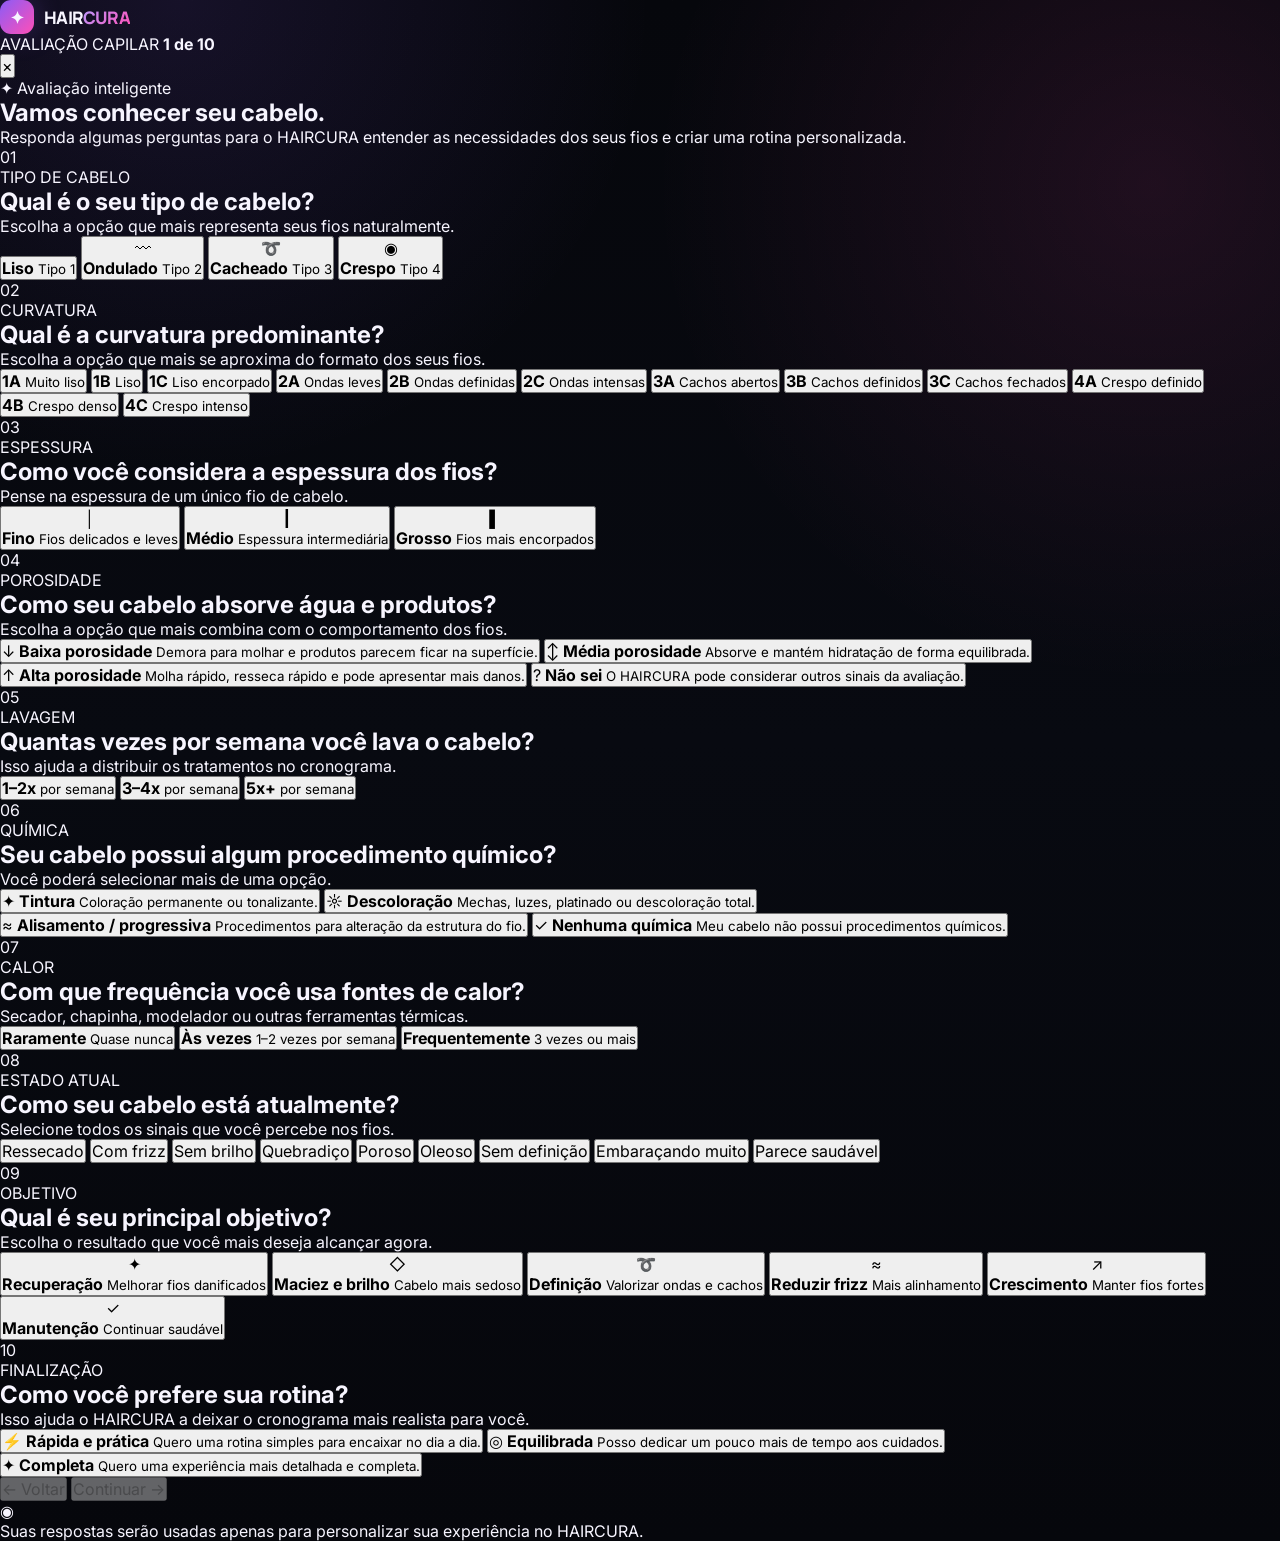
==== avaliacao.html @ 2326abc6 "Create avaliacao.html" ====
<!DOCTYPE html>
<html lang="pt-BR">
<head>
  <meta charset="UTF-8">
  <meta name="viewport" content="width=device-width, initial-scale=1.0">
  <meta name="theme-color" content="#070912">

  <title>Avaliação Capilar — HAIRCURA</title>

  <link rel="stylesheet" href="style.css">
  <link rel="stylesheet" href="avaliacao.css">
</head>

<body class="assessment-page">

  <header class="assessment-header">
    <a class="brand" href="index.html" aria-label="Voltar para o início">
      <span class="brand-mark">✦</span>
      <span>HAIR<span>CURA</span></span>
    </a>

    <div class="assessment-progress-wrap">
      <div class="assessment-progress-top">
        <span>AVALIAÇÃO CAPILAR</span>
        <strong id="progressText">1 de 10</strong>
      </div>

      <div class="assessment-progress">
        <div
          class="assessment-progress-bar"
          id="progressBar"
          style="width: 10%;"
        ></div>
      </div>
    </div>

    <button
      class="assessment-close"
      type="button"
      id="closeAssessment"
      aria-label="Fechar avaliação"
    >
      ×
    </button>
  </header>

  <main class="assessment-shell">

    <section class="assessment-intro">
      <div class="assessment-badge">
        <span>✦</span>
        Avaliação inteligente
      </div>

      <h1>Vamos conhecer seu cabelo.</h1>

      <p>
        Responda algumas perguntas para o HAIRCURA entender as necessidades
        dos seus fios e criar uma rotina personalizada.
      </p>
    </section>

    <section class="assessment-card">

      <!-- PERGUNTA 1 -->
      <div class="question-step active" data-step="1">
        <div class="question-heading">
          <span class="question-number">01</span>

          <div>
            <span class="question-label">TIPO DE CABELO</span>
            <h2>Qual é o seu tipo de cabelo?</h2>
            <p>Escolha a opção que mais representa seus fios naturalmente.</p>
          </div>
        </div>

        <div class="option-grid hair-type-grid">

          <button class="answer-card" type="button" data-value="liso">
            <div class="hair-icon hair-icon-straight">
              <span></span>
              <span></span>
              <span></span>
            </div>
            <strong>Liso</strong>
            <small>Tipo 1</small>
          </button>

          <button class="answer-card" type="button" data-value="ondulado">
            <div class="hair-symbol">〰</div>
            <strong>Ondulado</strong>
            <small>Tipo 2</small>
          </button>

          <button class="answer-card" type="button" data-value="cacheado">
            <div class="hair-symbol">➰</div>
            <strong>Cacheado</strong>
            <small>Tipo 3</small>
          </button>

          <button class="answer-card" type="button" data-value="crespo">
            <div class="hair-symbol">◉</div>
            <strong>Crespo</strong>
            <small>Tipo 4</small>
          </button>

        </div>
      </div>

      <!-- PERGUNTA 2 -->
      <div class="question-step" data-step="2">
        <div class="question-heading">
          <span class="question-number">02</span>

          <div>
            <span class="question-label">CURVATURA</span>
            <h2>Qual é a curvatura predominante?</h2>
            <p>Escolha a opção que mais se aproxima do formato dos seus fios.</p>
          </div>
        </div>

        <div class="option-grid curve-grid">
          <button class="answer-card compact" type="button" data-value="1A">
            <strong>1A</strong>
            <small>Muito liso</small>
          </button>

          <button class="answer-card compact" type="button" data-value="1B">
            <strong>1B</strong>
            <small>Liso</small>
          </button>

          <button class="answer-card compact" type="button" data-value="1C">
            <strong>1C</strong>
            <small>Liso encorpado</small>
          </button>

          <button class="answer-card compact" type="button" data-value="2A">
            <strong>2A</strong>
            <small>Ondas leves</small>
          </button>

          <button class="answer-card compact" type="button" data-value="2B">
            <strong>2B</strong>
            <small>Ondas definidas</small>
          </button>

          <button class="answer-card compact" type="button" data-value="2C">
            <strong>2C</strong>
            <small>Ondas intensas</small>
          </button>

          <button class="answer-card compact" type="button" data-value="3A">
            <strong>3A</strong>
            <small>Cachos abertos</small>
          </button>

          <button class="answer-card compact" type="button" data-value="3B">
            <strong>3B</strong>
            <small>Cachos definidos</small>
          </button>

          <button class="answer-card compact" type="button" data-value="3C">
            <strong>3C</strong>
            <small>Cachos fechados</small>
          </button>

          <button class="answer-card compact" type="button" data-value="4A">
            <strong>4A</strong>
            <small>Crespo definido</small>
          </button>

          <button class="answer-card compact" type="button" data-value="4B">
            <strong>4B</strong>
            <small>Crespo denso</small>
          </button>

          <button class="answer-card compact" type="button" data-value="4C">
            <strong>4C</strong>
            <small>Crespo intenso</small>
          </button>
        </div>
      </div>

      <!-- PERGUNTA 3 -->
      <div class="question-step" data-step="3">
        <div class="question-heading">
          <span class="question-number">03</span>

          <div>
            <span class="question-label">ESPESSURA</span>
            <h2>Como você considera a espessura dos fios?</h2>
            <p>Pense na espessura de um único fio de cabelo.</p>
          </div>
        </div>

        <div class="option-grid three-options">
          <button class="answer-card" type="button" data-value="fino">
            <div class="hair-symbol">│</div>
            <strong>Fino</strong>
            <small>Fios delicados e leves</small>
          </button>

          <button class="answer-card" type="button" data-value="medio">
            <div class="hair-symbol">┃</div>
            <strong>Médio</strong>
            <small>Espessura intermediária</small>
          </button>

          <button class="answer-card" type="button" data-value="grosso">
            <div class="hair-symbol">▌</div>
            <strong>Grosso</strong>
            <small>Fios mais encorpados</small>
          </button>
        </div>
      </div>

      <!-- PERGUNTA 4 -->
      <div class="question-step" data-step="4">
        <div class="question-heading">
          <span class="question-number">04</span>

          <div>
            <span class="question-label">POROSIDADE</span>
            <h2>Como seu cabelo absorve água e produtos?</h2>
            <p>Escolha a opção que mais combina com o comportamento dos fios.</p>
          </div>
        </div>

        <div class="option-list">
          <button class="answer-row" type="button" data-value="baixa">
            <span class="row-icon">↓</span>
            <span>
              <strong>Baixa porosidade</strong>
              <small>Demora para molhar e produtos parecem ficar na superfície.</small>
            </span>
          </button>

          <button class="answer-row" type="button" data-value="media">
            <span class="row-icon">↕</span>
            <span>
              <strong>Média porosidade</strong>
              <small>Absorve e mantém hidratação de forma equilibrada.</small>
            </span>
          </button>

          <button class="answer-row" type="button" data-value="alta">
            <span class="row-icon">↑</span>
            <span>
              <strong>Alta porosidade</strong>
              <small>Molha rápido, resseca rápido e pode apresentar mais danos.</small>
            </span>
          </button>

          <button class="answer-row" type="button" data-value="nao-sei">
            <span class="row-icon">?</span>
            <span>
              <strong>Não sei</strong>
              <small>O HAIRCURA pode considerar outros sinais da avaliação.</small>
            </span>
          </button>
        </div>
      </div>

      <!-- PERGUNTA 5 -->
      <div class="question-step" data-step="5">
        <div class="question-heading">
          <span class="question-number">05</span>

          <div>
            <span class="question-label">LAVAGEM</span>
            <h2>Quantas vezes por semana você lava o cabelo?</h2>
            <p>Isso ajuda a distribuir os tratamentos no cronograma.</p>
          </div>
        </div>

        <div class="option-grid three-options">
          <button class="answer-card" type="button" data-value="1-2">
            <strong>1–2x</strong>
            <small>por semana</small>
          </button>

          <button class="answer-card" type="button" data-value="3-4">
            <strong>3–4x</strong>
            <small>por semana</small>
          </button>

          <button class="answer-card" type="button" data-value="5+">
            <strong>5x+</strong>
            <small>por semana</small>
          </button>
        </div>
      </div>

      <!-- PERGUNTA 6 -->
      <div class="question-step" data-step="6">
        <div class="question-heading">
          <span class="question-number">06</span>

          <div>
            <span class="question-label">QUÍMICA</span>
            <h2>Seu cabelo possui algum procedimento químico?</h2>
            <p>Você poderá selecionar mais de uma opção.</p>
          </div>
        </div>

        <div class="option-list multi-select-group">
          <button class="answer-row multi" type="button" data-value="tintura">
            <span class="row-icon">✦</span>
            <span>
              <strong>Tintura</strong>
              <small>Coloração permanente ou tonalizante.</small>
            </span>
          </button>

          <button class="answer-row multi" type="button" data-value="descoloracao">
            <span class="row-icon">☼</span>
            <span>
              <strong>Descoloração</strong>
              <small>Mechas, luzes, platinado ou descoloração total.</small>
            </span>
          </button>

          <button class="answer-row multi" type="button" data-value="alisamento">
            <span class="row-icon">≈</span>
            <span>
              <strong>Alisamento / progressiva</strong>
              <small>Procedimentos para alteração da estrutura do fio.</small>
            </span>
          </button>

          <button class="answer-row multi" type="button" data-value="nenhuma">
            <span class="row-icon">✓</span>
            <span>
              <strong>Nenhuma química</strong>
              <small>Meu cabelo não possui procedimentos químicos.</small>
            </span>
          </button>
        </div>
      </div>

      <!-- PERGUNTA 7 -->
      <div class="question-step" data-step="7">
        <div class="question-heading">
          <span class="question-number">07</span>

          <div>
            <span class="question-label">CALOR</span>
            <h2>Com que frequência você usa fontes de calor?</h2>
            <p>Secador, chapinha, modelador ou outras ferramentas térmicas.</p>
          </div>
        </div>

        <div class="option-grid three-options">
          <button class="answer-card" type="button" data-value="raramente">
            <strong>Raramente</strong>
            <small>Quase nunca</small>
          </button>

          <button class="answer-card" type="button" data-value="as-vezes">
            <strong>Às vezes</strong>
            <small>1–2 vezes por semana</small>
          </button>

          <button class="answer-card" type="button" data-value="frequente">
            <strong>Frequentemente</strong>
            <small>3 vezes ou mais</small>
          </button>
        </div>
      </div>

      <!-- PERGUNTA 8 -->
      <div class="question-step" data-step="8">
        <div class="question-heading">
          <span class="question-number">08</span>

          <div>
            <span class="question-label">ESTADO ATUAL</span>
            <h2>Como seu cabelo está atualmente?</h2>
            <p>Selecione todos os sinais que você percebe nos fios.</p>
          </div>
        </div>

        <div class="chips-grid multi-select-group">
          <button class="answer-chip multi" type="button" data-value="ressecado">Ressecado</button>
          <button class="answer-chip multi" type="button" data-value="frizz">Com frizz</button>
          <button class="answer-chip multi" type="button" data-value="opaco">Sem brilho</button>
          <button class="answer-chip multi" type="button" data-value="quebradico">Quebradiço</button>
          <button class="answer-chip multi" type="button" data-value="poroso">Poroso</button>
          <button class="answer-chip multi" type="button" data-value="oleoso">Oleoso</button>
          <button class="answer-chip multi" type="button" data-value="sem-definicao">Sem definição</button>
          <button class="answer-chip multi" type="button" data-value="embaraçando">Embaraçando muito</button>
          <button class="answer-chip multi" type="button" data-value="saudavel">Parece saudável</button>
        </div>
      </div>

      <!-- PERGUNTA 9 -->
      <div class="question-step" data-step="9">
        <div class="question-heading">
          <span class="question-number">09</span>

          <div>
            <span class="question-label">OBJETIVO</span>
            <h2>Qual é seu principal objetivo?</h2>
            <p>Escolha o resultado que você mais deseja alcançar agora.</p>
          </div>
        </div>

        <div class="option-grid three-options">
          <button class="answer-card" type="button" data-value="recuperacao">
            <div class="hair-symbol">✦</div>
            <strong>Recuperação</strong>
            <small>Melhorar fios danificados</small>
          </button>

          <button class="answer-card" type="button" data-value="maciez-brilho">
            <div class="hair-symbol">◇</div>
            <strong>Maciez e brilho</strong>
            <small>Cabelo mais sedoso</small>
          </button>

          <button class="answer-card" type="button" data-value="definicao">
            <div class="hair-symbol">➰</div>
            <strong>Definição</strong>
            <small>Valorizar ondas e cachos</small>
          </button>

          <button class="answer-card" type="button" data-value="frizz">
            <div class="hair-symbol">≈</div>
            <strong>Reduzir frizz</strong>
            <small>Mais alinhamento</small>
          </button>

          <button class="answer-card" type="button" data-value="crescimento">
            <div class="hair-symbol">↗</div>
            <strong>Crescimento</strong>
            <small>Manter fios fortes</small>
          </button>

          <button class="answer-card" type="button" data-value="manutencao">
            <div class="hair-symbol">✓</div>
            <strong>Manutenção</strong>
            <small>Continuar saudável</small>
          </button>
        </div>
      </div>

      <!-- PERGUNTA 10 -->
      <div class="question-step" data-step="10">
        <div class="question-heading">
          <span class="question-number">10</span>

          <div>
            <span class="question-label">FINALIZAÇÃO</span>
            <h2>Como você prefere sua rotina?</h2>
            <p>Isso ajuda o HAIRCURA a deixar o cronograma mais realista para você.</p>
          </div>
        </div>

        <div class="option-list">
          <button class="answer-row" type="button" data-value="rapida">
            <span class="row-icon">⚡</span>
            <span>
              <strong>Rápida e prática</strong>
              <small>Quero uma rotina simples para encaixar no dia a dia.</small>
            </span>
          </button>

          <button class="answer-row" type="button" data-value="equilibrada">
            <span class="row-icon">◎</span>
            <span>
              <strong>Equilibrada</strong>
              <small>Posso dedicar um pouco mais de tempo aos cuidados.</small>
            </span>
          </button>

          <button class="answer-row" type="button" data-value="completa">
            <span class="row-icon">✦</span>
            <span>
              <strong>Completa</strong>
              <small>Quero uma experiência mais detalhada e completa.</small>
            </span>
          </button>
        </div>
      </div>

      <!-- NAVEGAÇÃO -->
      <div class="assessment-actions">
        <button
          class="assessment-back"
          type="button"
          id="backButton"
          disabled
        >
          ← Voltar
        </button>

        <button
          class="assessment-next"
          type="button"
          id="nextButton"
          disabled
        >
          Continuar →
        </button>
      </div>

    </section>

    <div class="assessment-security">
      <span>◉</span>
      <p>
        Suas respostas serão usadas apenas para personalizar sua experiência no HAIRCURA.
      </p>
    </div>

  </main>

  <script src="avaliacao.js"></script>
</body>
</html>
---- style.css ----
/* =========================================================
   HAIRCURA — style.css V2
   Responsivo para celular e computador
   Substitua TODO o conteúdo do style.css atual por este.
   ========================================================= */

@import url('https://fonts.googleapis.com/css2?family=Inter:wght@400;500;600;700;800&family=Manrope:wght@500;600;700;800&display=swap');

:root {
  --bg: #06070c;
  --bg-2: #0a0c13;
  --surface: rgba(255, 255, 255, 0.055);
  --surface-strong: rgba(255, 255, 255, 0.085);
  --border: rgba(255, 255, 255, 0.09);

  --text: #f7f5ff;
  --text-soft: #b8b4c8;
  --text-muted: #7f7a92;

  --purple: #8b5cf6;
  --purple-2: #6f43f5;
  --pink: #ff4fb8;
  --pink-2: #d84cff;
  --cyan: #66ddff;
  --success: #59dda0;

  --container: 1200px;
  --radius: 22px;
  --radius-lg: 30px;

  --shadow: 0 24px 70px rgba(0, 0, 0, .42);
}

* {
  margin: 0;
  padding: 0;
  box-sizing: border-box;
}

html {
  scroll-behavior: smooth;
  scroll-padding-top: 110px;
}

body {
  min-height: 100vh;
  font-family: 'Inter', sans-serif;
  color: var(--text);
  background:
    radial-gradient(circle at 14% 0%, rgba(139, 92, 246, .12), transparent 25%),
    radial-gradient(circle at 90% 12%, rgba(255, 79, 184, .10), transparent 28%),
    linear-gradient(180deg, #06070c 0%, #080a11 48%, #06070c 100%);
  overflow-x: hidden;
}

body::before {
  content: "";
  position: fixed;
  inset: 0;
  pointer-events: none;
  opacity: .035;
  background-image:
    linear-gradient(rgba(255,255,255,.25) 1px, transparent 1px),
    linear-gradient(90deg, rgba(255,255,255,.25) 1px, transparent 1px);
  background-size: 48px 48px;
  mask-image: linear-gradient(to bottom, rgba(0,0,0,.7), transparent 88%);
}

a {
  color: inherit;
  text-decoration: none;
}

button {
  font: inherit;
}

button,
a {
  -webkit-tap-highlight-color: transparent;
}

main {
  display: block;
}

/* =========================================================
   HEADER
   ========================================================= */

.topbar {
  width: min(calc(100% - 32px), var(--container));
  min-height: 74px;
  margin: 16px auto 0;
  padding: 0 18px;

  display: flex;
  align-items: center;
  justify-content: space-between;
  gap: 18px;

  position: sticky;
  top: 12px;
  z-index: 1000;

  background: rgba(8, 9, 16, .86);
  border: 1px solid rgba(255,255,255,.08);
  border-radius: 20px;

  backdrop-filter: blur(18px);
  -webkit-backdrop-filter: blur(18px);

  box-shadow:
    0 16px 40px rgba(0,0,0,.25),
    inset 0 1px 0 rgba(255,255,255,.02);
}

.brand {
  display: inline-flex;
  align-items: center;
  gap: 10px;
  flex: 0 0 auto;

  font-family: 'Manrope', sans-serif;
  font-size: 1.08rem;
  font-weight: 800;
  letter-spacing: -0.035em;
}

.brand-mark {
  width: 34px;
  height: 34px;
  display: grid;
  place-items: center;

  border-radius: 11px;
  background: linear-gradient(135deg, var(--purple), var(--pink));
  box-shadow: 0 0 28px rgba(139, 92, 246, .3);
}

.brand > span:last-child > span {
  background: linear-gradient(135deg, #b99cff, var(--pink));
  -webkit-background-clip: text;
  background-clip: text;
  color: transparent;
}

.desktop-nav {
  display: flex;
  align-items: center;
  justify-content: center;
  gap: clamp(18px, 2.4vw, 34px);
}

.desktop-nav a {
  color: var(--text-soft);
  font-size: .9rem;
  font-weight: 600;
  position: relative;
  transition: color .2s ease;
}

.desktop-nav a:hover {
  color: var(--text);
}

.desktop-nav a::after {
  content: "";
  position: absolute;
  left: 0;
  bottom: -8px;
  width: 0;
  height: 2px;
  border-radius: 99px;
  background: linear-gradient(90deg, var(--purple), var(--pink));
  transition: width .2s ease;
}

.desktop-nav a:hover::after {
  width: 100%;
}

.top-actions {
  display: flex;
  align-items: center;
  gap: 10px;
  flex: 0 0 auto;
}

.menu-button {
  display: none;
  width: 44px;
  height: 44px;
  border: 1px solid var(--border);
  border-radius: 13px;
  background: rgba(255,255,255,.045);
  color: white;
  cursor: pointer;
}

/* =========================================================
   BUTTONS
   ========================================================= */

.btn {
  min-height: 44px;
  padding: 0 18px;
  display: inline-flex;
  align-items: center;
  justify-content: center;
  gap: 8px;

  border: 1px solid transparent;
  border-radius: 13px;

  font-weight: 800;
  cursor: pointer;

  transition:
    transform .2s ease,
    border-color .2s ease,
    background .2s ease,
    box-shadow .2s ease;
}

.btn:hover {
  transform: translateY(-2px);
}

.btn-primary {
  color: white;
  background: linear-gradient(135deg, var(--purple), var(--pink));
  box-shadow: 0 12px 28px rgba(139, 92, 246, .22);
}

.btn-primary:hover {
  box-shadow:
    0 16px 34px rgba(139, 92, 246, .3),
    0 0 24px rgba(255, 79, 184, .12);
}

.btn-secondary,
.btn-ghost {
  color: var(--text);
  background: rgba(255,255,255,.045);
  border-color: rgba(255,255,255,.09);
}

.btn-secondary:hover,
.btn-ghost:hover {
  background: rgba(255,255,255,.075);
  border-color: rgba(255,255,255,.14);
}

.btn-large {
  min-height: 54px;
  padding: 0 24px;
  border-radius: 16px;
  font-size: .96rem;
}

/* =========================================================
   HERO
   ========================================================= */

.hero {
  width: min(calc(100% - 32px), var(--container));
  min-height: calc(100vh - 110px);
  margin: 0 auto;
  padding: 92px 18px 80px;

  display: grid;
  grid-template-columns: minmax(0, 1.08fr) minmax(380px, .92fr);
  align-items: center;
  gap: clamp(38px, 6vw, 78px);

  position: relative;
}

.hero-content {
  position: relative;
  z-index: 3;
  padding-top: 6px;
}

.hero-glow {
  position: absolute;
  border-radius: 50%;
  filter: blur(90px);
  pointer-events: none;
  opacity: .22;
}

.hero-glow-one {
  width: 330px;
  height: 330px;
  top: 120px;
  left: -180px;
  background: var(--purple);
}

.hero-glow-two {
  width: 380px;
  height: 380px;
  right: -200px;
  top: 130px;
  background: var(--pink);
}

.eyebrow {
  width: fit-content;
  display: inline-flex;
  align-items: center;
  gap: 8px;

  padding: 9px 13px;
  border: 1px solid rgba(139,92,246,.23);
  border-radius: 999px;

  background: rgba(139,92,246,.08);
  color: #c7b5ff;

  font-size: .74rem;
  font-weight: 800;
  letter-spacing: .1em;
  text-transform: uppercase;
}

.hero h1 {
  max-width: 720px;
  margin-top: 22px;

  font-family: 'Manrope', sans-serif;
  font-size: clamp(3.8rem, 5.8vw, 6.3rem);
  line-height: .94;
  letter-spacing: -.067em;
  font-weight: 800;
}

.hero h1 strong {
  display: block;
  margin: .03em 0;

  background: linear-gradient(
    100deg,
    #c2a8ff 0%,
    #8b5cf6 34%,
    #cf4ff0 60%,
    #ff4fb8 85%,
    #ff8acb 100%
  );

  -webkit-background-clip: text;
  background-clip: text;
  color: transparent;
}

.hero-description {
  max-width: 620px;
  margin-top: 25px;

  color: var(--text-soft);
  font-size: 1.02rem;
  line-height: 1.75;
}

.hero-actions {
  display: flex;
  flex-wrap: wrap;
  gap: 13px;
  margin-top: 31px;
}

.hero-benefits {
  display: flex;
  flex-wrap: wrap;
  gap: 14px 22px;

  margin-top: 26px;
  color: var(--text-muted);
  font-size: .82rem;
}

.hero-benefits div {
  display: flex;
  align-items: center;
  gap: 8px;
}

.hero-benefits span {
  width: 22px;
  height: 22px;
  display: grid;
  place-items: center;

  border-radius: 50%;
  background: rgba(139,92,246,.12);
  color: #d6ccff;
}

.hero-visual {
  min-height: 520px;
  display: grid;
  place-items: center;

  position: relative;
  z-index: 2;
}

.hero-visual::before {
  content: "";
  position: absolute;
  width: 430px;
  height: 430px;
  border-radius: 50%;

  background:
    radial-gradient(circle at 50% 50%, rgba(255,255,255,.07), transparent 25%),
    conic-gradient(
      from 30deg,
      rgba(139,92,246,.02),
      rgba(139,92,246,.58),
      rgba(255,79,184,.44),
      rgba(102,221,255,.12),
      rgba(139,92,246,.02)
    );

  opacity: .7;
  animation: rotateOrb 18s linear infinite;
}

.hero-visual::after {
  content: "";
  position: absolute;
  width: 350px;
  height: 350px;

  border-radius: 50%;
  border: 1px solid rgba(255,255,255,.08);

  box-shadow:
    inset 0 0 44px rgba(139,92,246,.1),
    0 0 80px rgba(139,92,246,.08);
}

.hair-orbit {
  position: absolute;
  width: 500px;
  height: 300px;

  border: 1px solid rgba(255,255,255,.065);
  border-radius: 50%;
}

.orbit-one {
  transform: rotate(24deg);
}

.orbit-two {
  transform: rotate(-24deg);
}

.hero-card {
  width: min(330px, 86vw);
  padding: 27px;

  position: relative;
  z-index: 4;

  border-radius: 28px;
  border: 1px solid rgba(255,255,255,.1);

  background:
    linear-gradient(180deg, rgba(255,255,255,.075), rgba(255,255,255,.035)),
    rgba(8,9,17,.8);

  backdrop-filter: blur(18px);
  -webkit-backdrop-filter: blur(18px);

  box-shadow:
    0 30px 75px rgba(0,0,0,.46),
    0 0 50px rgba(139,92,246,.10);

  text-align: center;
}

.mini-label {
  color: #c6b6ff;
  font-size: .72rem;
  font-weight: 800;
  letter-spacing: .11em;
}

.score-ring {
  width: 165px;
  height: 165px;
  margin: 22px auto;

  display: grid;
  place-content: center;

  border-radius: 50%;

  background:
    radial-gradient(circle at center, #0c0d17 62%, transparent 64%),
    conic-gradient(
      var(--pink) 0deg,
      var(--purple) 280deg,
      rgba(255,255,255,.08) 280deg
    );

  box-shadow: 0 0 42px rgba(139,92,246,.16);
}

.score-ring strong {
  font-size: 2.2rem;
  line-height: 1;
}

.score-ring small {
  margin-top: 6px;
  color: var(--text-muted);
}

.mini-status {
  display: flex;
  align-items: center;
  gap: 12px;

  padding: 14px;
  border-radius: 16px;

  background: rgba(255,255,255,.045);
  border: 1px solid rgba(255,255,255,.07);

  text-align: left;
}

.mini-status > span {
  width: 42px;
  height: 42px;
  display: grid;
  place-items: center;

  border-radius: 13px;
  background: rgba(102,221,255,.09);
}

.mini-status div {
  display: flex;
  flex-direction: column;
  gap: 3px;
}

.mini-status strong {
  font-size: .88rem;
}

.mini-status small {
  color: var(--text-muted);
}

@keyframes rotateOrb {
  to {
    transform: rotate(360deg);
  }
}

/* =========================================================
   SEÇÕES
   ========================================================= */

.section {
  width: min(calc(100% - 32px), var(--container));
  margin: 0 auto;
  padding: 105px 18px;
}

.section-heading {
  max-width: 700px;
  margin: 0 auto 46px;
  text-align: center;
}

.section-heading .eyebrow {
  margin-inline: auto;
}

.section-heading h2,
.preview-copy h2,
.final-cta h2 {
  margin-top: 18px;

  font-family: 'Manrope', sans-serif;
  font-size: clamp(2.25rem, 4.8vw, 4.2rem);
  line-height: 1.02;
  letter-spacing: -.055em;
}

.section-heading p {
  max-width: 620px;
  margin: 16px auto 0;

  color: var(--text-soft);
  line-height: 1.75;
}

/* =========================================================
   PASSOS
   ========================================================= */

.steps-grid {
  display: grid;
  grid-template-columns: repeat(4, 1fr);
  gap: 16px;
}

.step-card,
.feature-card {
  min-height: 245px;
  padding: 25px;

  position: relative;
  overflow: hidden;

  border-radius: var(--radius);
  border: 1px solid var(--border);

  background:
    linear-gradient(180deg, rgba(255,255,255,.045), rgba(255,255,255,.018));

  box-shadow: 0 10px 30px rgba(0,0,0,.14);

  transition:
    transform .25s ease,
    border-color .25s ease,
    box-shadow .25s ease;
}

.step-card:hover,
.feature-card:hover {
  transform: translateY(-6px);
  border-color: rgba(139,92,246,.3);
  box-shadow: 0 20px 45px rgba(0,0,0,.24);
}

.step-card::before,
.feature-card::before {
  content: "";
  position: absolute;
  width: 170px;
  height: 170px;

  right: -90px;
  top: -90px;

  border-radius: 50%;
  background: rgba(139,92,246,.1);
  filter: blur(8px);
}

.step-number {
  position: absolute;
  top: 18px;
  right: 20px;

  color: rgba(255,255,255,.18);
  font-size: .8rem;
  font-weight: 800;
}

.step-icon,
.feature-icon {
  width: 54px;
  height: 54px;
  margin-bottom: 25px;

  display: grid;
  place-items: center;

  border-radius: 17px;
  border: 1px solid rgba(139,92,246,.18);

  background: linear-gradient(
    135deg,
    rgba(139,92,246,.18),
    rgba(255,79,184,.11)
  );

  color: #d8ccff;
  font-size: 1.22rem;
}

.step-card h3,
.feature-card h3 {
  margin-bottom: 10px;
  font-family: 'Manrope', sans-serif;
  font-size: 1.03rem;
}

.step-card p,
.feature-card p {
  color: var(--text-muted);
  font-size: .89rem;
  line-height: 1.65;
}

/* =========================================================
   RECURSOS
   ========================================================= */

.features-section {
  padding-top: 85px;
}

.features-grid {
  display: grid;
  grid-template-columns: repeat(3, 1fr);
  gap: 16px;
}

.feature-card {
  min-height: 215px;
}

.feature-large {
  grid-column: span 2;

  background:
    radial-gradient(circle at 90% 10%, rgba(255,79,184,.12), transparent 30%),
    radial-gradient(circle at 10% 90%, rgba(139,92,246,.13), transparent 36%),
    linear-gradient(180deg, rgba(255,255,255,.055), rgba(255,255,255,.02));
}

/* =========================================================
   PRÉVIA DO APP
   ========================================================= */

.preview-section {
  min-height: 750px;

  display: grid;
  grid-template-columns: 1fr .8fr;
  align-items: center;
  gap: 70px;
}

.preview-copy p {
  max-width: 560px;
  margin-top: 20px;

  color: var(--text-soft);
  line-height: 1.8;
}

.check-list {
  width: fit-content;
  margin-top: 28px;

  display: grid;
  gap: 13px;

  list-style: none;
}

.check-list li {
  display: flex;
  align-items: center;
  gap: 11px;

  color: var(--text-soft);
}

.check-list span {
  width: 26px;
  height: 26px;

  display: grid;
  place-items: center;

  border-radius: 50%;
  background: rgba(89,221,160,.09);
  border: 1px solid rgba(89,221,160,.16);

  color: var(--success);
  font-size: .8rem;
}

.phone-preview {
  width: min(360px, 100%);
  min-height: 675px;
  margin-inline: auto;
  padding: 22px 20px 24px;

  position: relative;

  border-radius: 42px;
  border: 1px solid rgba(255,255,255,.12);

  background:
    radial-gradient(circle at 20% 0%, rgba(139,92,246,.13), transparent 22%),
    linear-gradient(180deg, #11131e 0%, #090a11 100%);

  box-shadow:
    0 35px 80px rgba(0,0,0,.45),
    0 0 60px rgba(139,92,246,.09);
}

.phone-preview::before {
  content: "";
  position: absolute;
  inset: 7px;

  border-radius: 36px;
  border: 1px solid rgba(255,255,255,.04);

  pointer-events: none;
}

.phone-speaker {
  width: 90px;
  height: 6px;
  margin: 0 auto 22px;

  border-radius: 999px;
  background: rgba(255,255,255,.1);
}

.phone-header {
  display: flex;
  align-items: center;
  justify-content: space-between;

  margin-bottom: 30px;

  font-weight: 800;
  letter-spacing: -.03em;
}

.phone-header > span:first-child {
  background: linear-gradient(135deg, #ddd2ff, var(--pink));
  -webkit-background-clip: text;
  background-clip: text;
  color: transparent;
}

.phone-greeting {
  font-size: 1.35rem;
  font-weight: 800;
}

.phone-preview > small {
  display: block;
  margin-top: 5px;
  color: var(--text-muted);
}

.phone-score {
  margin: 20px 0 16px;
  padding: 18px;

  display: flex;
  align-items: baseline;
  justify-content: space-between;

  border-radius: 18px;
  border: 1px solid rgba(255,255,255,.07);

  background: rgba(255,255,255,.04);
}

.phone-score strong {
  font-size: 2rem;
}

.phone-score span {
  color: var(--text-muted);
  font-size: .82rem;
}

.today-card {
  padding: 22px;

  border-radius: 24px;
  border: 1px solid rgba(139,92,246,.22);

  background:
    radial-gradient(circle at 85% 15%, rgba(102,221,255,.12), transparent 30%),
    linear-gradient(135deg, rgba(139,92,246,.15), rgba(255,79,184,.08));

  text-align: center;
}

.today-label {
  color: #c8b7ff;
  font-size: .68rem;
  font-weight: 800;
  letter-spacing: .12em;
}

.drop {
  width: 66px;
  height: 66px;
  margin: 17px auto 12px;

  display: grid;
  place-items: center;

  border-radius: 50%;
  background: rgba(102,221,255,.1);

  font-size: 1.8rem;
}

.today-card h3 {
  font-size: 1.35rem;
  letter-spacing: .06em;
}

.today-card p {
  max-width: 240px;
  margin: 9px auto 17px;

  color: var(--text-soft);
  font-size: .85rem;
  line-height: 1.55;
}

.today-card button {
  width: 100%;
  min-height: 46px;

  border: 0;
  border-radius: 14px;

  color: white;
  background: linear-gradient(135deg, var(--purple), var(--pink));

  font-weight: 800;
  cursor: pointer;
}

.next-care {
  margin-top: 16px;
  padding: 18px;

  display: grid;
  grid-template-columns: 1fr auto;
  gap: 4px 10px;

  border-radius: 18px;
  border: 1px solid rgba(255,255,255,.07);
  background: rgba(255,255,255,.035);
}

.next-care small {
  grid-column: 1 / -1;

  color: var(--text-muted);
  font-size: .65rem;
  letter-spacing: .1em;
}

.next-care strong {
  font-size: .98rem;
}

.next-care span {
  color: var(--text-muted);
  font-size: .8rem;
}

/* =========================================================
   CTA
   ========================================================= */

.final-cta {
  width: min(calc(100% - 32px), var(--container));
  margin: 35px auto 80px;
  padding: 78px 28px;

  position: relative;
  overflow: hidden;

  border-radius: var(--radius-lg);
  border: 1px solid rgba(139,92,246,.17);

  background:
    radial-gradient(circle at 18% 20%, rgba(139,92,246,.16), transparent 30%),
    radial-gradient(circle at 83% 78%, rgba(255,79,184,.13), transparent 30%),
    linear-gradient(180deg, rgba(255,255,255,.04), rgba(255,255,255,.015));

  box-shadow: var(--shadow);
  text-align: center;
}

.final-cta::before {
  content: "";
  position: absolute;

  width: 480px;
  height: 200px;

  left: 50%;
  top: -145px;
  transform: translateX(-50%);

  border-radius: 50%;

  background: var(--purple);
  filter: blur(90px);
  opacity: .2;
}

.final-cta > * {
  position: relative;
  z-index: 2;
}

.final-cta .eyebrow {
  margin-inline: auto;
}

.final-cta h2 {
  max-width: 760px;
  margin-inline: auto;
}

.final-cta p {
  max-width: 620px;
  margin: 18px auto 28px;

  color: var(--text-soft);
  line-height: 1.7;
}

/* =========================================================
   FOOTER
   ========================================================= */

.footer {
  width: min(calc(100% - 32px), var(--container));
  margin: 0 auto;
  padding: 34px 18px 45px;

  display: grid;
  grid-template-columns: 1fr auto auto;
  align-items: center;
  gap: 28px;

  border-top: 1px solid rgba(255,255,255,.065);

  color: var(--text-muted);
}

.footer-brand {
  color: var(--text);
}

.footer p,
.footer small {
  font-size: .82rem;
}

/* =========================================================
   TABLET
   ========================================================= */

@media (max-width: 980px) {
  html {
    scroll-padding-top: 95px;
  }

  .desktop-nav,
  .top-actions {
    display: none;
  }

  .menu-button {
    display: grid;
    place-items: center;
  }

  .hero {
    min-height: auto;
    grid-template-columns: 1fr;
    gap: 26px;

    padding-top: 74px;
    padding-bottom: 65px;
  }

  .hero-content {
    text-align: center;
  }

  .hero-content .eyebrow,
  .hero-description {
    margin-inline: auto;
  }

  .hero-actions,
  .hero-benefits {
    justify-content: center;
  }

  .hero h1 {
    max-width: 850px;
    margin-inline: auto;
    font-size: clamp(3.5rem, 9vw, 5.4rem);
  }

  .hero-visual {
    min-height: 480px;
  }

  .steps-grid,
  .features-grid {
    grid-template-columns: repeat(2, 1fr);
  }

  .preview-section {
    min-height: auto;
    grid-template-columns: 1fr;
    gap: 48px;
  }

  .preview-copy {
    text-align: center;
  }

  .preview-copy .eyebrow,
  .preview-copy p,
  .check-list {
    margin-inline: auto;
  }

  .check-list {
    text-align: left;
  }

  .footer {
    grid-template-columns: 1fr;
    justify-items: center;
    text-align: center;
  }
}

/* =========================================================
   CELULAR
   ========================================================= */

@media (max-width: 640px) {
  :root {
    --radius: 18px;
  }

  html {
    scroll-padding-top: 88px;
  }

  body {
    background:
      radial-gradient(circle at 50% -5%, rgba(139,92,246,.16), transparent 25%),
      radial-gradient(circle at 100% 12%, rgba(255,79,184,.09), transparent 24%),
      linear-gradient(180deg, #06070c 0%, #080a11 48%, #06070c 100%);
  }

  .topbar {
    width: calc(100% - 20px);
    min-height: 64px;
    margin-top: 10px;
    top: 9px;
    padding: 0 12px;
    border-radius: 17px;
  }

  .brand {
    font-size: 1rem;
  }

  .brand-mark {
    width: 31px;
    height: 31px;
    border-radius: 10px;
  }

  .menu-button {
    width: 40px;
    height: 40px;
  }

  .hero {
    width: calc(100% - 20px);
    padding: 56px 6px 38px;
    gap: 16px;
  }

  .hero-content {
    padding-top: 0;
  }

  .eyebrow {
    padding: 8px 11px;
    font-size: .66rem;
    letter-spacing: .08em;
  }

  .hero h1 {
    margin-top: 18px;
    font-size: clamp(2.85rem, 14vw, 4.3rem);
    line-height: .97;
    letter-spacing: -.06em;
  }

  .hero h1 strong {
    display: block;
  }

  .hero-description {
    margin-top: 20px;
    font-size: .93rem;
    line-height: 1.68;
  }

  .hero-actions {
    width: 100%;
    margin-top: 26px;
  }

  .hero-actions .btn {
    flex: 1 1 100%;
    min-height: 52px;
  }

  .hero-benefits {
    width: fit-content;
    margin: 22px auto 0;

    flex-direction: column;
    align-items: flex-start;
    gap: 10px;
  }

  .hero-visual {
    min-height: 400px;
    margin-top: 4px;
  }

  .hero-visual::before {
    width: 300px;
    height: 300px;
  }

  .hero-visual::after {
    width: 260px;
    height: 260px;
  }

  .hair-orbit {
    width: 320px;
    height: 205px;
  }

  .hero-card {
    width: min(300px, 92vw);
    padding: 23px;
    border-radius: 25px;
  }

  .score-ring {
    width: 145px;
    height: 145px;
  }

  .score-ring strong {
    font-size: 2rem;
  }

  .section {
    width: calc(100% - 20px);
    padding: 72px 6px;
  }

  .section-heading {
    margin-bottom: 32px;
  }

  .section-heading h2,
  .preview-copy h2,
  .final-cta h2 {
    font-size: clamp(2rem, 10.5vw, 3.25rem);
  }

  .section-heading p {
    font-size: .93rem;
  }

  .steps-grid,
  .features-grid {
    grid-template-columns: 1fr;
  }

  .feature-large {
    grid-column: auto;
  }

  .step-card,
  .feature-card {
    min-height: auto;
    padding: 22px;
  }

  .preview-section {
    padding-bottom: 76px;
  }

  .preview-copy p {
    font-size: .93rem;
  }

  .phone-preview {
    width: min(340px, 100%);
    min-height: 625px;
    padding: 20px 18px 22px;
    border-radius: 34px;
  }

  .phone-preview::before {
    border-radius: 29px;
  }

  .final-cta {
    width: calc(100% - 20px);
    margin-bottom: 52px;
    padding: 58px 18px;
    border-radius: 24px;
  }

  .footer {
    width: calc(100% - 20px);
  }
}

/* =========================================================
   CELULARES PEQUENOS
   ========================================================= */

@media (max-width: 390px) {
  .hero h1 {
    font-size: 2.72rem;
  }

  .hero-description {
    font-size: .9rem;
  }

  .hero-visual {
    min-height: 370px;
  }

  .hero-visual::before {
    width: 270px;
    height: 270px;
  }

  .hero-visual::after {
    width: 235px;
    height: 235px;
  }

  .hair-orbit {
    width: 285px;
    height: 190px;
  }

  .hero-card {
    width: 280px;
  }

  .phone-preview {
    padding-inline: 15px;
  }
}

/* =========================================================
   ACESSIBILIDADE
   ========================================================= */

::selection {
  background: rgba(139,92,246,.42);
  color: white;
}

::-webkit-scrollbar {
  width: 10px;
}

::-webkit-scrollbar-track {
  background: #07080d;
}

::-webkit-scrollbar-thumb {
  border: 2px solid #07080d;
  border-radius: 999px;
  background: linear-gradient(var(--purple), var(--pink));
}

@media (prefers-reduced-motion: reduce) {
  html {
    scroll-behavior: auto;
  }

  *,
  *::before,
  *::after {
    animation-duration: .01ms !important;
    animation-iteration-count: 1 !important;
    transition-duration: .01ms !important;
  }
}
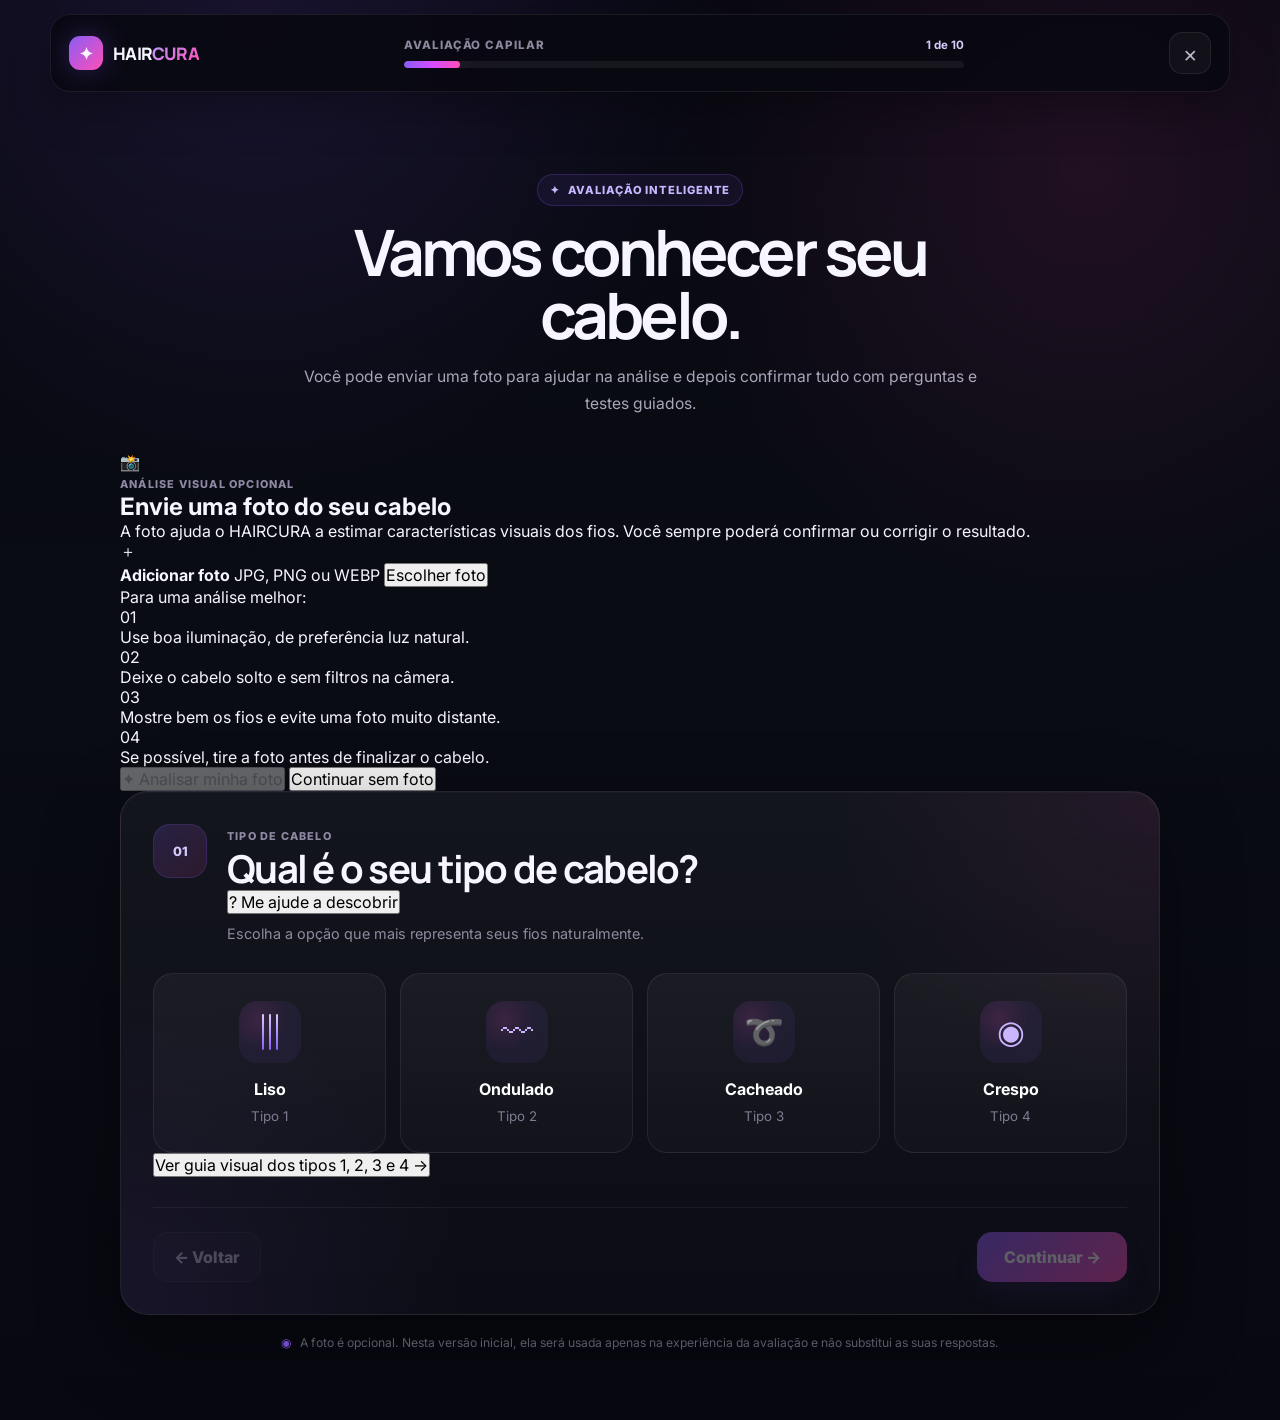
==== commit 8c1351a9: "Update avaliacao.html" ====
--- a/avaliacao.html
+++ b/avaliacao.html
@@ -22,14 +22,14 @@
     <div class="assessment-progress-wrap">
       <div class="assessment-progress-top">
         <span>AVALIAÇÃO CAPILAR</span>
-        <strong id="progressText">1 de 10</strong>
+        <strong id="progressText">Foto + 1 de 10</strong>
       </div>
 
       <div class="assessment-progress">
         <div
           class="assessment-progress-bar"
           id="progressBar"
-          style="width: 10%;"
+          style="width: 5%;"
         ></div>
       </div>
     </div>
@@ -55,12 +55,174 @@
       <h1>Vamos conhecer seu cabelo.</h1>
 
       <p>
-        Responda algumas perguntas para o HAIRCURA entender as necessidades
-        dos seus fios e criar uma rotina personalizada.
+        Você pode enviar uma foto para ajudar na análise e depois confirmar
+        tudo com perguntas e testes guiados.
       </p>
     </section>
 
-    <section class="assessment-card">
+    <!-- =====================================================
+         ANÁLISE POR FOTO
+         ===================================================== -->
+
+    <section class="photo-analysis-card" id="photoAnalysisCard">
+
+      <div class="photo-analysis-head">
+        <div class="photo-analysis-icon">📸</div>
+
+        <div>
+          <span class="question-label">ANÁLISE VISUAL OPCIONAL</span>
+          <h2>Envie uma foto do seu cabelo</h2>
+          <p>
+            A foto ajuda o HAIRCURA a estimar características visuais dos fios.
+            Você sempre poderá confirmar ou corrigir o resultado.
+          </p>
+        </div>
+      </div>
+
+      <div class="photo-analysis-grid">
+
+        <div class="photo-upload-area" id="photoUploadArea">
+          <input
+            type="file"
+            id="hairPhotoInput"
+            accept="image/jpeg,image/png,image/webp"
+            capture="environment"
+            hidden
+          >
+
+          <div class="photo-empty-state" id="photoEmptyState">
+            <div class="photo-upload-icon">＋</div>
+
+            <strong>Adicionar foto</strong>
+
+            <span>
+              JPG, PNG ou WEBP
+            </span>
+
+            <button
+              class="photo-select-button"
+              type="button"
+              id="selectPhotoButton"
+            >
+              Escolher foto
+            </button>
+          </div>
+
+          <div class="photo-preview-state" id="photoPreviewState" hidden>
+            <img
+              id="hairPhotoPreview"
+              src=""
+              alt="Prévia da foto do cabelo"
+            >
+
+            <div class="photo-preview-overlay">
+              <button type="button" id="changePhotoButton">
+                Trocar foto
+              </button>
+
+              <button type="button" id="removePhotoButton">
+                Remover
+              </button>
+            </div>
+          </div>
+        </div>
+
+        <div class="photo-guide">
+          <span class="photo-guide-title">Para uma análise melhor:</span>
+
+          <div class="photo-guide-item">
+            <span>01</span>
+            <p>Use boa iluminação, de preferência luz natural.</p>
+          </div>
+
+          <div class="photo-guide-item">
+            <span>02</span>
+            <p>Deixe o cabelo solto e sem filtros na câmera.</p>
+          </div>
+
+          <div class="photo-guide-item">
+            <span>03</span>
+            <p>Mostre bem os fios e evite uma foto muito distante.</p>
+          </div>
+
+          <div class="photo-guide-item">
+            <span>04</span>
+            <p>Se possível, tire a foto antes de finalizar o cabelo.</p>
+          </div>
+        </div>
+
+      </div>
+
+      <div class="photo-analysis-actions">
+        <button
+          class="photo-analyze-button"
+          id="analyzePhotoButton"
+          type="button"
+          disabled
+        >
+          ✦ Analisar minha foto
+        </button>
+
+        <button
+          class="photo-skip-button"
+          id="skipPhotoButton"
+          type="button"
+        >
+          Continuar sem foto
+        </button>
+      </div>
+
+      <div class="photo-analysis-result" id="photoAnalysisResult" hidden>
+
+        <div class="photo-result-top">
+          <div>
+            <span class="question-label">ESTIMATIVA VISUAL</span>
+            <h3>Características encontradas</h3>
+          </div>
+
+          <span class="photo-confidence" id="photoConfidence">
+            análise inicial
+          </span>
+        </div>
+
+        <div class="photo-result-grid">
+
+          <div class="photo-result-item">
+            <span>Tipo aparente</span>
+            <strong id="photoHairType">—</strong>
+          </div>
+
+          <div class="photo-result-item">
+            <span>Curvatura provável</span>
+            <strong id="photoCurlType">—</strong>
+          </div>
+
+          <div class="photo-result-item">
+            <span>Espessura estimada</span>
+            <strong id="photoThickness">—</strong>
+          </div>
+
+          <div class="photo-result-item">
+            <span>Sinais visuais</span>
+            <strong id="photoVisualSigns">—</strong>
+          </div>
+
+        </div>
+
+        <p class="photo-result-warning">
+          A análise da foto é uma estimativa visual. As perguntas e testes
+          abaixo serão usados para confirmar o seu perfil.
+        </p>
+
+      </div>
+
+    </section>
+
+    <!-- =====================================================
+         QUESTIONÁRIO
+         ===================================================== -->
+
+    <section class="assessment-card" id="assessmentQuestions">
 
       <!-- PERGUNTA 1 -->
       <div class="question-step active" data-step="1">
@@ -69,7 +231,19 @@
 
           <div>
             <span class="question-label">TIPO DE CABELO</span>
-            <h2>Qual é o seu tipo de cabelo?</h2>
+
+            <div class="question-title-row">
+              <h2>Qual é o seu tipo de cabelo?</h2>
+
+              <button
+                class="help-button"
+                type="button"
+                data-help="tipo"
+              >
+                ? Me ajude a descobrir
+              </button>
+            </div>
+
             <p>Escolha a opção que mais representa seus fios naturalmente.</p>
           </div>
         </div>
@@ -105,6 +279,14 @@
           </button>
 
         </div>
+
+        <button
+          class="inline-test-button"
+          type="button"
+          data-help="tipo"
+        >
+          Ver guia visual dos tipos 1, 2, 3 e 4 →
+        </button>
       </div>
 
       <!-- PERGUNTA 2 -->
@@ -114,7 +296,19 @@
 
           <div>
             <span class="question-label">CURVATURA</span>
-            <h2>Qual é a curvatura predominante?</h2>
+
+            <div class="question-title-row">
+              <h2>Qual é a curvatura predominante?</h2>
+
+              <button
+                class="help-button"
+                type="button"
+                data-help="curvatura"
+              >
+                ? Me ajude a descobrir
+              </button>
+            </div>
+
             <p>Escolha a opção que mais se aproxima do formato dos seus fios.</p>
           </div>
         </div>
@@ -180,6 +374,14 @@
             <small>Crespo intenso</small>
           </button>
         </div>
+
+        <button
+          class="inline-test-button"
+          type="button"
+          data-help="curvatura"
+        >
+          Fazer teste guiado de curvatura →
+        </button>
       </div>
 
       <!-- PERGUNTA 3 -->
@@ -189,7 +391,19 @@
 
           <div>
             <span class="question-label">ESPESSURA</span>
-            <h2>Como você considera a espessura dos fios?</h2>
+
+            <div class="question-title-row">
+              <h2>Como você considera a espessura dos fios?</h2>
+
+              <button
+                class="help-button"
+                type="button"
+                data-help="espessura"
+              >
+                ? Não sei
+              </button>
+            </div>
+
             <p>Pense na espessura de um único fio de cabelo.</p>
           </div>
         </div>
@@ -213,6 +427,14 @@
             <small>Fios mais encorpados</small>
           </button>
         </div>
+
+        <button
+          class="inline-test-button"
+          type="button"
+          data-help="espessura"
+        >
+          Fazer teste de espessura →
+        </button>
       </div>
 
       <!-- PERGUNTA 4 -->
@@ -222,7 +444,19 @@
 
           <div>
             <span class="question-label">POROSIDADE</span>
-            <h2>Como seu cabelo absorve água e produtos?</h2>
+
+            <div class="question-title-row">
+              <h2>Como seu cabelo absorve água e produtos?</h2>
+
+              <button
+                class="help-button"
+                type="button"
+                data-help="porosidade"
+              >
+                ? Fazer teste
+              </button>
+            </div>
+
             <p>Escolha a opção que mais combina com o comportamento dos fios.</p>
           </div>
         </div>
@@ -256,10 +490,18 @@
             <span class="row-icon">?</span>
             <span>
               <strong>Não sei</strong>
-              <small>O HAIRCURA pode considerar outros sinais da avaliação.</small>
-            </span>
-          </button>
-        </div>
+              <small>Faça o teste guiado do HAIRCURA para estimar.</small>
+            </span>
+          </button>
+        </div>
+
+        <button
+          class="inline-test-button"
+          type="button"
+          data-help="porosidade"
+        >
+          Descobrir minha porosidade →
+        </button>
       </div>
 
       <!-- PERGUNTA 5 -->
@@ -510,11 +752,72 @@
     <div class="assessment-security">
       <span>◉</span>
       <p>
-        Suas respostas serão usadas apenas para personalizar sua experiência no HAIRCURA.
+        A foto é opcional. Nesta versão inicial, ela será usada apenas na
+        experiência da avaliação e não substitui as suas respostas.
       </p>
     </div>
 
   </main>
+
+  <!-- =======================================================
+       MODAL DE AJUDA / TESTES
+       ======================================================= -->
+
+  <div class="hair-help-modal" id="hairHelpModal" hidden>
+    <div class="hair-help-backdrop" data-close-help></div>
+
+    <div
+      class="hair-help-dialog"
+      role="dialog"
+      aria-modal="true"
+      aria-labelledby="hairHelpTitle"
+    >
+      <button
+        class="hair-help-close"
+        type="button"
+        data-close-help
+        aria-label="Fechar ajuda"
+      >
+        ×
+      </button>
+
+      <div class="hair-help-icon">✦</div>
+
+      <span class="question-label" id="hairHelpEyebrow">
+        GUIA HAIRCURA
+      </span>
+
+      <h2 id="hairHelpTitle">
+        Vamos descobrir juntos
+      </h2>
+
+      <p id="hairHelpDescription">
+        Siga as orientações abaixo para encontrar a opção mais provável.
+      </p>
+
+      <div class="hair-help-content" id="hairHelpContent"></div>
+
+      <div class="hair-help-result" id="hairHelpResult" hidden></div>
+
+      <div class="hair-help-actions">
+        <button
+          class="hair-help-secondary"
+          type="button"
+          data-close-help
+        >
+          Voltar
+        </button>
+
+        <button
+          class="hair-help-primary"
+          type="button"
+          id="hairHelpNext"
+        >
+          Começar teste
+        </button>
+      </div>
+    </div>
+  </div>
 
   <script src="avaliacao.js"></script>
 </body>
--- a/avaliacao.css
+++ b/avaliacao.css
@@ -0,0 +1,817 @@
+/* =========================================================
+   HAIRCURA — avaliacao.css
+   Visual da Avaliação Capilar Inteligente
+   ========================================================= */
+
+.assessment-page {
+  min-height: 100vh;
+  background:
+    radial-gradient(circle at 20% 0%, rgba(139, 92, 246, 0.14), transparent 28%),
+    radial-gradient(circle at 85% 12%, rgba(255, 79, 184, 0.10), transparent 26%),
+    linear-gradient(180deg, #070810 0%, #0a0c14 45%, #070810 100%);
+}
+
+/* HEADER */
+
+.assessment-header {
+  width: min(calc(100% - 28px), 1180px);
+  min-height: 78px;
+  margin: 14px auto 0;
+  padding: 0 18px;
+
+  display: grid;
+  grid-template-columns: auto 1fr auto;
+  align-items: center;
+  gap: 24px;
+
+  position: sticky;
+  top: 10px;
+  z-index: 1000;
+
+  border: 1px solid rgba(255,255,255,.08);
+  border-radius: 20px;
+
+  background: rgba(8, 9, 16, .88);
+  backdrop-filter: blur(18px);
+  -webkit-backdrop-filter: blur(18px);
+
+  box-shadow: 0 16px 45px rgba(0,0,0,.28);
+}
+
+.assessment-progress-wrap {
+  width: min(100%, 560px);
+  justify-self: center;
+}
+
+.assessment-progress-top {
+  margin-bottom: 9px;
+
+  display: flex;
+  align-items: center;
+  justify-content: space-between;
+  gap: 12px;
+
+  color: #8c879d;
+  font-size: .72rem;
+  font-weight: 800;
+  letter-spacing: .08em;
+}
+
+.assessment-progress-top strong {
+  color: #d7cdfd;
+  letter-spacing: normal;
+}
+
+.assessment-progress {
+  height: 7px;
+  overflow: hidden;
+
+  border-radius: 999px;
+  background: rgba(255,255,255,.06);
+}
+
+.assessment-progress-bar {
+  height: 100%;
+  border-radius: inherit;
+  background: linear-gradient(90deg, #8b5cf6, #d24cff, #ff4fb8);
+  box-shadow: 0 0 22px rgba(139,92,246,.35);
+
+  transition: width .35s ease;
+}
+
+.assessment-close {
+  width: 42px;
+  height: 42px;
+
+  display: grid;
+  place-items: center;
+
+  border: 1px solid rgba(255,255,255,.08);
+  border-radius: 13px;
+
+  background: rgba(255,255,255,.04);
+  color: #b8b4c8;
+
+  font-size: 1.4rem;
+  cursor: pointer;
+
+  transition:
+    background .2s ease,
+    border-color .2s ease,
+    color .2s ease;
+}
+
+.assessment-close:hover {
+  background: rgba(255,255,255,.07);
+  border-color: rgba(255,255,255,.13);
+  color: white;
+}
+
+/* CONTAINER */
+
+.assessment-shell {
+  width: min(calc(100% - 28px), 1040px);
+  margin: 0 auto;
+  padding: 82px 0 70px;
+}
+
+.assessment-intro {
+  max-width: 760px;
+  margin: 0 auto 34px;
+  text-align: center;
+}
+
+.assessment-badge {
+  width: fit-content;
+  margin: 0 auto 15px;
+  padding: 8px 12px;
+
+  display: inline-flex;
+  align-items: center;
+  gap: 8px;
+
+  border: 1px solid rgba(139,92,246,.23);
+  border-radius: 999px;
+
+  background: rgba(139,92,246,.08);
+  color: #c8b7ff;
+
+  font-size: .7rem;
+  font-weight: 800;
+  letter-spacing: .08em;
+  text-transform: uppercase;
+}
+
+.assessment-intro h1 {
+  font-family: 'Manrope', sans-serif;
+  font-size: clamp(2.5rem, 5vw, 4.8rem);
+  line-height: .98;
+  letter-spacing: -.06em;
+}
+
+.assessment-intro p {
+  max-width: 690px;
+  margin: 18px auto 0;
+
+  color: #aaa6b9;
+  font-size: .98rem;
+  line-height: 1.72;
+}
+
+/* CARD PRINCIPAL */
+
+.assessment-card {
+  position: relative;
+  overflow: hidden;
+
+  padding: 32px;
+
+  border: 1px solid rgba(255,255,255,.085);
+  border-radius: 28px;
+
+  background:
+    radial-gradient(circle at 100% 0%, rgba(255,79,184,.07), transparent 28%),
+    radial-gradient(circle at 0% 100%, rgba(139,92,246,.09), transparent 30%),
+    linear-gradient(180deg, rgba(255,255,255,.045), rgba(255,255,255,.018));
+
+  box-shadow:
+    0 30px 80px rgba(0,0,0,.36),
+    inset 0 1px 0 rgba(255,255,255,.025);
+}
+
+.question-step {
+  display: none;
+  animation: questionIn .35s ease both;
+}
+
+.question-step.active {
+  display: block;
+}
+
+@keyframes questionIn {
+  from {
+    opacity: 0;
+    transform: translateY(12px);
+  }
+
+  to {
+    opacity: 1;
+    transform: translateY(0);
+  }
+}
+
+.question-heading {
+  display: grid;
+  grid-template-columns: auto 1fr;
+  gap: 20px;
+
+  margin-bottom: 28px;
+}
+
+.question-number {
+  width: 54px;
+  height: 54px;
+
+  display: grid;
+  place-items: center;
+
+  border-radius: 17px;
+  border: 1px solid rgba(139,92,246,.18);
+
+  background: linear-gradient(
+    135deg,
+    rgba(139,92,246,.18),
+    rgba(255,79,184,.11)
+  );
+
+  color: #d6caff;
+  font-size: .8rem;
+  font-weight: 800;
+}
+
+.question-label {
+  color: #8f88a4;
+  font-size: .68rem;
+  font-weight: 800;
+  letter-spacing: .11em;
+}
+
+.question-heading h2 {
+  margin-top: 5px;
+
+  font-family: 'Manrope', sans-serif;
+  font-size: clamp(1.7rem, 3vw, 2.6rem);
+  line-height: 1.05;
+  letter-spacing: -.045em;
+}
+
+.question-heading p {
+  margin-top: 9px;
+
+  color: #8f8a9f;
+  font-size: .9rem;
+  line-height: 1.55;
+}
+
+/* GRIDS */
+
+.option-grid {
+  display: grid;
+  grid-template-columns: repeat(4, 1fr);
+  gap: 14px;
+}
+
+.three-options {
+  grid-template-columns: repeat(3, 1fr);
+}
+
+.curve-grid {
+  grid-template-columns: repeat(4, 1fr);
+}
+
+.answer-card {
+  min-height: 180px;
+  padding: 20px 16px;
+
+  display: flex;
+  flex-direction: column;
+  align-items: center;
+  justify-content: center;
+  gap: 8px;
+
+  border: 1px solid rgba(255,255,255,.075);
+  border-radius: 20px;
+
+  background:
+    linear-gradient(180deg, rgba(255,255,255,.045), rgba(255,255,255,.018));
+
+  color: white;
+  cursor: pointer;
+
+  transition:
+    transform .2s ease,
+    border-color .2s ease,
+    background .2s ease,
+    box-shadow .2s ease;
+}
+
+.answer-card:hover {
+  transform: translateY(-4px);
+  border-color: rgba(139,92,246,.28);
+
+  background:
+    linear-gradient(180deg, rgba(139,92,246,.085), rgba(255,255,255,.025));
+
+  box-shadow: 0 15px 35px rgba(0,0,0,.22);
+}
+
+.answer-card.selected {
+  border-color: rgba(211,76,255,.48);
+
+  background:
+    radial-gradient(circle at 50% 10%, rgba(255,79,184,.13), transparent 40%),
+    linear-gradient(180deg, rgba(139,92,246,.16), rgba(139,92,246,.05));
+
+  box-shadow:
+    0 0 0 1px rgba(139,92,246,.12),
+    0 18px 42px rgba(0,0,0,.26),
+    0 0 28px rgba(139,92,246,.08);
+}
+
+.answer-card strong {
+  font-size: 1rem;
+}
+
+.answer-card small {
+  color: #7f7a92;
+  text-align: center;
+  line-height: 1.4;
+}
+
+.answer-card.compact {
+  min-height: 118px;
+}
+
+.answer-card.compact strong {
+  font-size: 1.15rem;
+}
+
+/* ÍCONES DE CABELO */
+
+.hair-symbol {
+  width: 62px;
+  height: 62px;
+
+  display: grid;
+  place-items: center;
+
+  margin-bottom: 8px;
+
+  border-radius: 18px;
+
+  background:
+    radial-gradient(circle at 30% 30%, rgba(255,79,184,.12), transparent 50%),
+    rgba(139,92,246,.08);
+
+  color: #c9b6ff;
+  font-size: 2rem;
+}
+
+.hair-icon {
+  width: 62px;
+  height: 62px;
+  margin-bottom: 8px;
+
+  position: relative;
+
+  border-radius: 18px;
+  background:
+    radial-gradient(circle at 30% 30%, rgba(255,79,184,.12), transparent 50%),
+    rgba(139,92,246,.08);
+}
+
+.hair-icon-straight span {
+  position: absolute;
+  top: 13px;
+  bottom: 13px;
+
+  width: 2px;
+
+  border-radius: 99px;
+  background: linear-gradient(#d9cdfd, #8b5cf6);
+}
+
+.hair-icon-straight span:nth-child(1) {
+  left: 23px;
+}
+
+.hair-icon-straight span:nth-child(2) {
+  left: 30px;
+}
+
+.hair-icon-straight span:nth-child(3) {
+  left: 37px;
+}
+
+/* LISTAS */
+
+.option-list {
+  display: grid;
+  gap: 12px;
+}
+
+.answer-row {
+  width: 100%;
+  min-height: 82px;
+  padding: 15px 16px;
+
+  display: grid;
+  grid-template-columns: auto 1fr;
+  align-items: center;
+  gap: 14px;
+
+  border: 1px solid rgba(255,255,255,.075);
+  border-radius: 18px;
+
+  background: rgba(255,255,255,.025);
+  color: white;
+
+  text-align: left;
+  cursor: pointer;
+
+  transition:
+    transform .2s ease,
+    border-color .2s ease,
+    background .2s ease;
+}
+
+.answer-row:hover {
+  transform: translateY(-2px);
+  border-color: rgba(139,92,246,.26);
+  background: rgba(139,92,246,.06);
+}
+
+.answer-row.selected {
+  border-color: rgba(211,76,255,.46);
+
+  background:
+    linear-gradient(
+      135deg,
+      rgba(139,92,246,.14),
+      rgba(255,79,184,.07)
+    );
+}
+
+.answer-row > span:last-child {
+  display: flex;
+  flex-direction: column;
+  gap: 4px;
+}
+
+.answer-row strong {
+  font-size: .94rem;
+}
+
+.answer-row small {
+  color: #7f7a92;
+  font-size: .8rem;
+  line-height: 1.45;
+}
+
+.row-icon {
+  width: 44px;
+  height: 44px;
+
+  display: grid;
+  place-items: center;
+
+  border-radius: 14px;
+  border: 1px solid rgba(139,92,246,.16);
+
+  background: rgba(139,92,246,.08);
+  color: #c9b7ff;
+
+  font-size: 1rem;
+}
+
+/* CHIPS */
+
+.chips-grid {
+  display: flex;
+  flex-wrap: wrap;
+  gap: 10px;
+}
+
+.answer-chip {
+  min-height: 46px;
+  padding: 0 16px;
+
+  border: 1px solid rgba(255,255,255,.075);
+  border-radius: 999px;
+
+  background: rgba(255,255,255,.028);
+  color: #c4c0cf;
+
+  font-weight: 700;
+  cursor: pointer;
+
+  transition:
+    border-color .2s ease,
+    background .2s ease,
+    color .2s ease,
+    transform .2s ease;
+}
+
+.answer-chip:hover {
+  transform: translateY(-2px);
+  border-color: rgba(139,92,246,.28);
+  color: white;
+}
+
+.answer-chip.selected {
+  color: white;
+
+  border-color: rgba(211,76,255,.46);
+
+  background:
+    linear-gradient(
+      135deg,
+      rgba(139,92,246,.18),
+      rgba(255,79,184,.10)
+    );
+}
+
+/* BOTÕES DE NAVEGAÇÃO */
+
+.assessment-actions {
+  margin-top: 30px;
+  padding-top: 24px;
+
+  display: flex;
+  align-items: center;
+  justify-content: space-between;
+  gap: 14px;
+
+  border-top: 1px solid rgba(255,255,255,.06);
+}
+
+.assessment-back,
+.assessment-next {
+  min-height: 50px;
+  padding: 0 20px;
+
+  border-radius: 15px;
+
+  font-weight: 800;
+  cursor: pointer;
+
+  transition:
+    transform .2s ease,
+    opacity .2s ease,
+    border-color .2s ease,
+    background .2s ease;
+}
+
+.assessment-back {
+  border: 1px solid rgba(255,255,255,.08);
+
+  background: rgba(255,255,255,.035);
+  color: #b8b4c8;
+}
+
+.assessment-next {
+  min-width: 150px;
+
+  border: 0;
+
+  background: linear-gradient(135deg, #8b5cf6, #ff4fb8);
+  color: white;
+
+  box-shadow: 0 12px 28px rgba(139,92,246,.2);
+}
+
+.assessment-back:not(:disabled):hover,
+.assessment-next:not(:disabled):hover {
+  transform: translateY(-2px);
+}
+
+.assessment-back:disabled,
+.assessment-next:disabled {
+  opacity: .34;
+  cursor: not-allowed;
+}
+
+/* SEGURANÇA */
+
+.assessment-security {
+  max-width: 720px;
+  margin: 20px auto 0;
+
+  display: flex;
+  align-items: center;
+  justify-content: center;
+  gap: 9px;
+
+  color: #6f6b7d;
+  font-size: .76rem;
+  text-align: center;
+}
+
+.assessment-security span {
+  color: #8b5cf6;
+}
+
+/* TABLET */
+
+@media (max-width: 900px) {
+  .assessment-header {
+    grid-template-columns: auto 1fr auto;
+  }
+
+  .option-grid,
+  .curve-grid {
+    grid-template-columns: repeat(2, 1fr);
+  }
+
+  .three-options {
+    grid-template-columns: repeat(3, 1fr);
+  }
+}
+
+/* CELULAR */
+
+@media (max-width: 640px) {
+  .assessment-header {
+    width: calc(100% - 18px);
+    min-height: 64px;
+    margin-top: 9px;
+    padding: 0 11px;
+
+    grid-template-columns: auto 1fr auto;
+    gap: 10px;
+
+    border-radius: 17px;
+  }
+
+  .assessment-header .brand {
+    font-size: 0;
+    gap: 0;
+  }
+
+  .assessment-header .brand-mark {
+    width: 34px;
+    height: 34px;
+  }
+
+  .assessment-progress-wrap {
+    width: 100%;
+  }
+
+  .assessment-progress-top {
+    margin-bottom: 7px;
+    font-size: .61rem;
+    letter-spacing: .05em;
+  }
+
+  .assessment-progress {
+    height: 6px;
+  }
+
+  .assessment-close {
+    width: 38px;
+    height: 38px;
+    border-radius: 12px;
+  }
+
+  .assessment-shell {
+    width: calc(100% - 18px);
+    padding: 56px 0 42px;
+  }
+
+  .assessment-intro {
+    margin-bottom: 24px;
+  }
+
+  .assessment-intro h1 {
+    font-size: clamp(2.25rem, 11vw, 3.4rem);
+  }
+
+  .assessment-intro p {
+    font-size: .9rem;
+    line-height: 1.62;
+  }
+
+  .assessment-card {
+    padding: 20px 16px;
+    border-radius: 22px;
+  }
+
+  .question-heading {
+    grid-template-columns: 1fr;
+    gap: 12px;
+    margin-bottom: 22px;
+  }
+
+  .question-number {
+    width: 48px;
+    height: 48px;
+    border-radius: 15px;
+  }
+
+  .question-heading h2 {
+    font-size: 1.72rem;
+  }
+
+  .question-heading p {
+    font-size: .84rem;
+  }
+
+  .option-grid,
+  .three-options,
+  .curve-grid {
+    grid-template-columns: repeat(2, 1fr);
+    gap: 10px;
+  }
+
+  .answer-card {
+    min-height: 148px;
+    padding: 16px 12px;
+    border-radius: 17px;
+  }
+
+  .answer-card.compact {
+    min-height: 105px;
+  }
+
+  .hair-symbol,
+  .hair-icon {
+    width: 54px;
+    height: 54px;
+  }
+
+  .hair-icon-straight span {
+    top: 11px;
+    bottom: 11px;
+  }
+
+  .hair-icon-straight span:nth-child(1) {
+    left: 20px;
+  }
+
+  .hair-icon-straight span:nth-child(2) {
+    left: 26px;
+  }
+
+  .hair-icon-straight span:nth-child(3) {
+    left: 32px;
+  }
+
+  .answer-row {
+    min-height: 78px;
+    padding: 13px;
+    border-radius: 16px;
+  }
+
+  .row-icon {
+    width: 40px;
+    height: 40px;
+    border-radius: 12px;
+  }
+
+  .answer-row strong {
+    font-size: .88rem;
+  }
+
+  .answer-row small {
+    font-size: .75rem;
+  }
+
+  .answer-chip {
+    min-height: 43px;
+    padding: 0 14px;
+    font-size: .82rem;
+  }
+
+  .assessment-actions {
+    margin-top: 24px;
+    padding-top: 20px;
+  }
+
+  .assessment-back,
+  .assessment-next {
+    flex: 1;
+    min-width: 0;
+    padding: 0 14px;
+    min-height: 48px;
+    font-size: .85rem;
+  }
+}
+
+/* CELULAR PEQUENO */
+
+@media (max-width: 390px) {
+  .assessment-progress-top span {
+    max-width: 90px;
+    overflow: hidden;
+    text-overflow: ellipsis;
+    white-space: nowrap;
+  }
+
+  .assessment-card {
+    padding-inline: 13px;
+  }
+
+  .option-grid,
+  .three-options,
+  .curve-grid {
+    grid-template-columns: 1fr;
+  }
+
+  .answer-card {
+    min-height: 130px;
+  }
+
+  .answer-card.compact {
+    min-height: 92px;
+  }
+}
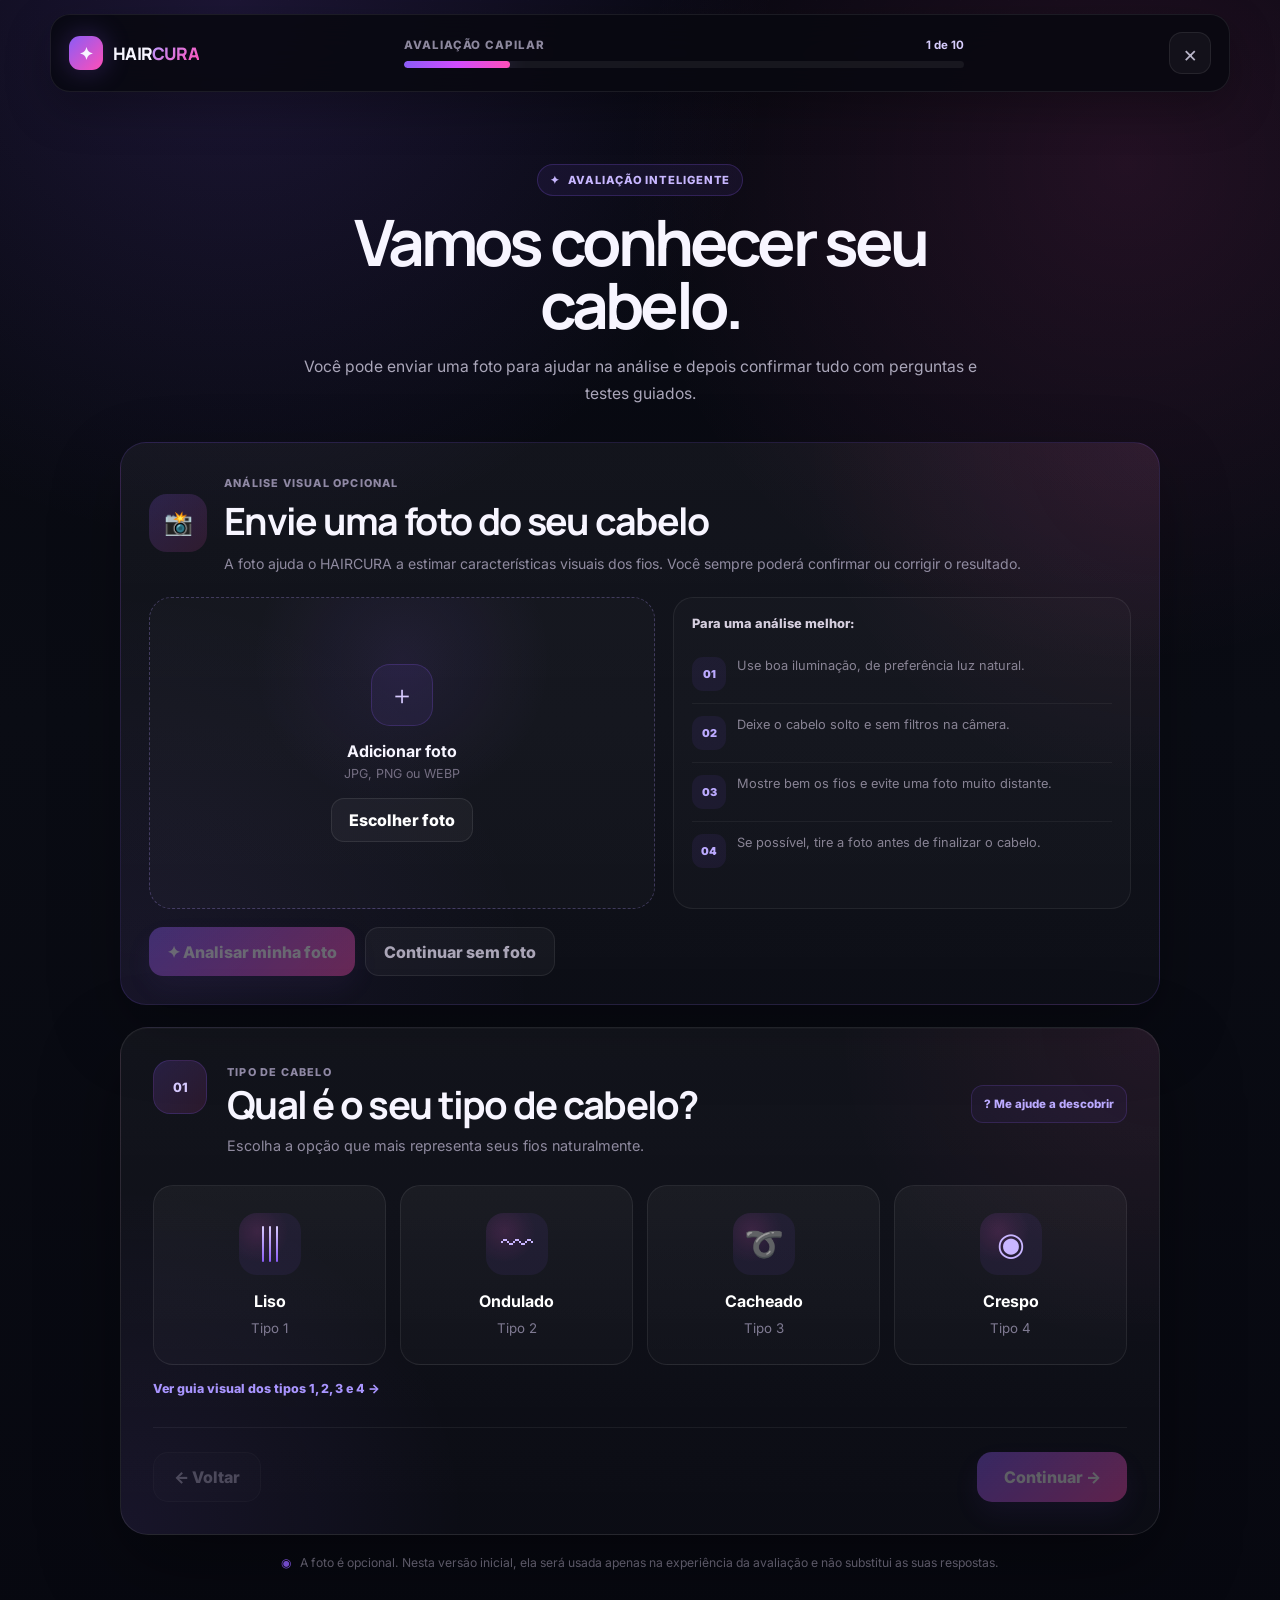
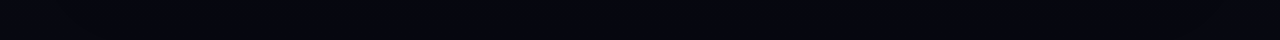
==== commit b90ff89e: "Update avaliacao.html" ====
--- a/avaliacao.html
+++ b/avaliacao.html
@@ -8,7 +8,7 @@
   <title>Avaliação Capilar — HAIRCURA</title>
 
   <link rel="stylesheet" href="style.css">
-  <link rel="stylesheet" href="avaliacao.css">
+  <link rel="stylesheet" href="avaliacao.css?v=4">
 </head>
 
 <body class="assessment-page">
@@ -511,7 +511,10 @@
 
           <div>
             <span class="question-label">LAVAGEM</span>
-            <h2>Quantas vezes por semana você lava o cabelo?</h2>
+            <div class="question-title-row">
+              <h2>Quantas vezes por semana você lava o cabelo?</h2>
+              <button class="help-button" type="button" data-help="lavagem">? Ver orientação</button>
+            </div>
             <p>Isso ajuda a distribuir os tratamentos no cronograma.</p>
           </div>
         </div>
@@ -541,7 +544,10 @@
 
           <div>
             <span class="question-label">QUÍMICA</span>
-            <h2>Seu cabelo possui algum procedimento químico?</h2>
+            <div class="question-title-row">
+              <h2>Seu cabelo possui algum procedimento químico?</h2>
+              <button class="help-button" type="button" data-help="quimica">? Ver exemplos</button>
+            </div>
             <p>Você poderá selecionar mais de uma opção.</p>
           </div>
         </div>
@@ -588,7 +594,10 @@
 
           <div>
             <span class="question-label">CALOR</span>
-            <h2>Com que frequência você usa fontes de calor?</h2>
+            <div class="question-title-row">
+              <h2>Com que frequência você usa fontes de calor?</h2>
+              <button class="help-button" type="button" data-help="calor">? O que conta?</button>
+            </div>
             <p>Secador, chapinha, modelador ou outras ferramentas térmicas.</p>
           </div>
         </div>
@@ -618,7 +627,10 @@
 
           <div>
             <span class="question-label">ESTADO ATUAL</span>
-            <h2>Como seu cabelo está atualmente?</h2>
+            <div class="question-title-row">
+              <h2>Como seu cabelo está atualmente?</h2>
+              <button class="help-button" type="button" data-help="estadoAtual">? Ver sinais</button>
+            </div>
             <p>Selecione todos os sinais que você percebe nos fios.</p>
           </div>
         </div>
@@ -643,7 +655,10 @@
 
           <div>
             <span class="question-label">OBJETIVO</span>
-            <h2>Qual é seu principal objetivo?</h2>
+            <div class="question-title-row">
+              <h2>Qual é seu principal objetivo?</h2>
+              <button class="help-button" type="button" data-help="objetivo">? Entender objetivos</button>
+            </div>
             <p>Escolha o resultado que você mais deseja alcançar agora.</p>
           </div>
         </div>
@@ -694,7 +709,10 @@
 
           <div>
             <span class="question-label">FINALIZAÇÃO</span>
-            <h2>Como você prefere sua rotina?</h2>
+            <div class="question-title-row">
+              <h2>Como você prefere sua rotina?</h2>
+              <button class="help-button" type="button" data-help="rotina">? Comparar rotinas</button>
+            </div>
             <p>Isso ajuda o HAIRCURA a deixar o cronograma mais realista para você.</p>
           </div>
         </div>
@@ -819,6 +837,6 @@
     </div>
   </div>
 
-  <script src="avaliacao.js"></script>
+  <script src="avaliacao.js?v=4"></script>
 </body>
 </html>
--- a/avaliacao.css
+++ b/avaliacao.css
@@ -1,14 +1,14 @@
 /* =========================================================
-   HAIRCURA — avaliacao.css
-   Visual da Avaliação Capilar Inteligente
+   HAIRCURA — avaliacao.css V2
+   Avaliação com foto + testes guiados
    ========================================================= */
 
 .assessment-page {
   min-height: 100vh;
   background:
-    radial-gradient(circle at 20% 0%, rgba(139, 92, 246, 0.14), transparent 28%),
-    radial-gradient(circle at 85% 12%, rgba(255, 79, 184, 0.10), transparent 26%),
-    linear-gradient(180deg, #070810 0%, #0a0c14 45%, #070810 100%);
+    radial-gradient(circle at 18% 0%, rgba(139, 92, 246, 0.16), transparent 28%),
+    radial-gradient(circle at 88% 10%, rgba(255, 79, 184, 0.11), transparent 27%),
+    linear-gradient(180deg, #070810 0%, #0a0c14 44%, #070810 100%);
 }
 
 /* HEADER */
@@ -73,6 +73,7 @@
 .assessment-progress-bar {
   height: 100%;
   border-radius: inherit;
+
   background: linear-gradient(90deg, #8b5cf6, #d24cff, #ff4fb8);
   box-shadow: 0 0 22px rgba(139,92,246,.35);
 
@@ -112,11 +113,11 @@
 .assessment-shell {
   width: min(calc(100% - 28px), 1040px);
   margin: 0 auto;
-  padding: 82px 0 70px;
+  padding: 72px 0 70px;
 }
 
 .assessment-intro {
-  max-width: 760px;
+  max-width: 780px;
   margin: 0 auto 34px;
   text-align: center;
 }
@@ -158,6 +159,354 @@
   line-height: 1.72;
 }
 
+/* FOTO */
+
+.photo-analysis-card {
+  margin-bottom: 22px;
+  padding: 28px;
+
+  border: 1px solid rgba(139,92,246,.16);
+  border-radius: 26px;
+
+  background:
+    radial-gradient(circle at 100% 0%, rgba(255,79,184,.08), transparent 30%),
+    radial-gradient(circle at 0% 100%, rgba(139,92,246,.08), transparent 35%),
+    linear-gradient(180deg, rgba(255,255,255,.045), rgba(255,255,255,.018));
+
+  box-shadow: 0 26px 70px rgba(0,0,0,.27);
+}
+
+.photo-analysis-head {
+  display: grid;
+  grid-template-columns: auto 1fr;
+  align-items: center;
+  gap: 17px;
+  margin-bottom: 22px;
+}
+
+.photo-analysis-icon {
+  width: 58px;
+  height: 58px;
+
+  display: grid;
+  place-items: center;
+
+  border-radius: 18px;
+
+  background:
+    linear-gradient(135deg, rgba(139,92,246,.2), rgba(255,79,184,.12));
+
+  font-size: 1.45rem;
+}
+
+.photo-analysis-head h2 {
+  margin-top: 4px;
+
+  font-family: 'Manrope', sans-serif;
+  font-size: clamp(1.65rem, 3vw, 2.35rem);
+  letter-spacing: -.045em;
+}
+
+.photo-analysis-head p {
+  margin-top: 7px;
+
+  color: #8f8a9f;
+  font-size: .88rem;
+  line-height: 1.55;
+}
+
+.photo-analysis-grid {
+  display: grid;
+  grid-template-columns: minmax(0, 1.05fr) minmax(280px, .95fr);
+  gap: 18px;
+}
+
+.photo-upload-area {
+  min-height: 310px;
+  position: relative;
+  overflow: hidden;
+
+  border: 1px dashed rgba(179,154,255,.28);
+  border-radius: 22px;
+
+  background:
+    radial-gradient(circle at 50% 20%, rgba(139,92,246,.09), transparent 42%),
+    rgba(255,255,255,.018);
+}
+
+.photo-empty-state {
+  min-height: 310px;
+  padding: 28px;
+
+  display: flex;
+  flex-direction: column;
+  align-items: center;
+  justify-content: center;
+
+  text-align: center;
+}
+
+.photo-upload-icon {
+  width: 62px;
+  height: 62px;
+
+  display: grid;
+  place-items: center;
+
+  margin-bottom: 15px;
+
+  border-radius: 19px;
+  border: 1px solid rgba(139,92,246,.22);
+
+  background: rgba(139,92,246,.08);
+  color: #d7caff;
+
+  font-size: 1.65rem;
+}
+
+.photo-empty-state strong {
+  font-size: 1rem;
+}
+
+.photo-empty-state > span {
+  margin-top: 5px;
+  color: #756f83;
+  font-size: .78rem;
+}
+
+.photo-select-button {
+  min-height: 44px;
+  margin-top: 17px;
+  padding: 0 17px;
+
+  border: 1px solid rgba(255,255,255,.085);
+  border-radius: 13px;
+
+  background: rgba(255,255,255,.04);
+  color: white;
+
+  font-weight: 800;
+  cursor: pointer;
+}
+
+.photo-preview-state {
+  width: 100%;
+  height: 100%;
+  min-height: 310px;
+  position: absolute;
+  inset: 0;
+}
+
+.photo-preview-state img {
+  width: 100%;
+  height: 100%;
+  min-height: 310px;
+  object-fit: cover;
+  display: block;
+}
+
+.photo-preview-overlay {
+  position: absolute;
+  left: 0;
+  right: 0;
+  bottom: 0;
+
+  padding: 16px;
+
+  display: flex;
+  justify-content: center;
+  gap: 10px;
+
+  background:
+    linear-gradient(180deg, transparent, rgba(4,5,10,.92));
+}
+
+.photo-preview-overlay button {
+  min-height: 42px;
+  padding: 0 15px;
+
+  border: 1px solid rgba(255,255,255,.1);
+  border-radius: 12px;
+
+  background: rgba(8,9,16,.78);
+  color: white;
+
+  font-weight: 800;
+  cursor: pointer;
+
+  backdrop-filter: blur(10px);
+  -webkit-backdrop-filter: blur(10px);
+}
+
+.photo-guide {
+  padding: 18px;
+
+  border: 1px solid rgba(255,255,255,.065);
+  border-radius: 20px;
+
+  background: rgba(255,255,255,.02);
+}
+
+.photo-guide-title {
+  display: block;
+  margin-bottom: 14px;
+
+  color: #d6cfdf;
+  font-size: .8rem;
+  font-weight: 800;
+}
+
+.photo-guide-item {
+  padding: 12px 0;
+
+  display: grid;
+  grid-template-columns: auto 1fr;
+  gap: 11px;
+
+  border-bottom: 1px solid rgba(255,255,255,.05);
+}
+
+.photo-guide-item:last-child {
+  border-bottom: 0;
+}
+
+.photo-guide-item > span {
+  width: 34px;
+  height: 34px;
+
+  display: grid;
+  place-items: center;
+
+  border-radius: 11px;
+
+  background: rgba(139,92,246,.08);
+  color: #bcaaff;
+
+  font-size: .68rem;
+  font-weight: 900;
+}
+
+.photo-guide-item p {
+  color: #888394;
+  font-size: .8rem;
+  line-height: 1.45;
+}
+
+.photo-analysis-actions {
+  margin-top: 18px;
+
+  display: flex;
+  gap: 10px;
+  flex-wrap: wrap;
+}
+
+.photo-analyze-button,
+.photo-skip-button {
+  min-height: 49px;
+  padding: 0 18px;
+
+  border-radius: 14px;
+
+  font-weight: 800;
+  cursor: pointer;
+}
+
+.photo-analyze-button {
+  border: 0;
+
+  background: linear-gradient(135deg, #8b5cf6, #ff4fb8);
+  color: white;
+
+  box-shadow: 0 12px 28px rgba(139,92,246,.18);
+}
+
+.photo-analyze-button:disabled {
+  opacity: .36;
+  cursor: not-allowed;
+}
+
+.photo-skip-button {
+  border: 1px solid rgba(255,255,255,.08);
+
+  background: rgba(255,255,255,.035);
+  color: #aaa5b7;
+}
+
+.photo-analysis-result {
+  margin-top: 20px;
+  padding: 20px;
+
+  border: 1px solid rgba(139,92,246,.18);
+  border-radius: 20px;
+
+  background:
+    linear-gradient(135deg, rgba(139,92,246,.08), rgba(255,79,184,.04));
+}
+
+.photo-result-top {
+  display: flex;
+  justify-content: space-between;
+  gap: 15px;
+  align-items: flex-start;
+}
+
+.photo-result-top h3 {
+  margin-top: 4px;
+  font-family: 'Manrope', sans-serif;
+  font-size: 1.25rem;
+}
+
+.photo-confidence {
+  padding: 7px 10px;
+
+  border-radius: 999px;
+
+  background: rgba(139,92,246,.08);
+  color: #baa8ff;
+
+  font-size: .68rem;
+  font-weight: 800;
+}
+
+.photo-result-grid {
+  margin-top: 16px;
+
+  display: grid;
+  grid-template-columns: repeat(4, 1fr);
+  gap: 10px;
+}
+
+.photo-result-item {
+  padding: 15px;
+
+  border: 1px solid rgba(255,255,255,.06);
+  border-radius: 15px;
+
+  background: rgba(255,255,255,.022);
+}
+
+.photo-result-item span {
+  display: block;
+  color: #777283;
+  font-size: .7rem;
+}
+
+.photo-result-item strong {
+  display: block;
+  margin-top: 5px;
+
+  color: #ece8f4;
+  font-size: .87rem;
+}
+
+.photo-result-warning {
+  margin-top: 14px;
+
+  color: #777283;
+  font-size: .74rem;
+  line-height: 1.45;
+}
+
 /* CARD PRINCIPAL */
 
 .assessment-card {
@@ -236,21 +585,63 @@
   letter-spacing: .11em;
 }
 
+.question-title-row {
+  margin-top: 5px;
+
+  display: flex;
+  align-items: flex-start;
+  justify-content: space-between;
+  gap: 14px;
+}
+
 .question-heading h2 {
-  margin-top: 5px;
-
   font-family: 'Manrope', sans-serif;
   font-size: clamp(1.7rem, 3vw, 2.6rem);
   line-height: 1.05;
   letter-spacing: -.045em;
 }
 
+.question-heading > div > h2 {
+  margin-top: 5px;
+}
+
 .question-heading p {
   margin-top: 9px;
 
   color: #8f8a9f;
   font-size: .9rem;
   line-height: 1.55;
+}
+
+.help-button {
+  flex: 0 0 auto;
+
+  min-height: 38px;
+  padding: 0 12px;
+
+  border: 1px solid rgba(139,92,246,.19);
+  border-radius: 12px;
+
+  background: rgba(139,92,246,.06);
+  color: #bbaaff;
+
+  font-size: .72rem;
+  font-weight: 800;
+  cursor: pointer;
+}
+
+.inline-test-button {
+  margin-top: 16px;
+  padding: 0;
+
+  border: 0;
+
+  background: transparent;
+  color: #a995ff;
+
+  font-size: .78rem;
+  font-weight: 800;
+  cursor: pointer;
 }
 
 /* GRIDS */
@@ -336,7 +727,7 @@
   font-size: 1.15rem;
 }
 
-/* ÍCONES DE CABELO */
+/* ÍCONES */
 
 .hair-symbol {
   width: 62px;
@@ -365,6 +756,7 @@
   position: relative;
 
   border-radius: 18px;
+
   background:
     radial-gradient(circle at 30% 30%, rgba(255,79,184,.12), transparent 50%),
     rgba(139,92,246,.08);
@@ -381,17 +773,9 @@
   background: linear-gradient(#d9cdfd, #8b5cf6);
 }
 
-.hair-icon-straight span:nth-child(1) {
-  left: 23px;
-}
-
-.hair-icon-straight span:nth-child(2) {
-  left: 30px;
-}
-
-.hair-icon-straight span:nth-child(3) {
-  left: 37px;
-}
+.hair-icon-straight span:nth-child(1) { left: 23px; }
+.hair-icon-straight span:nth-child(2) { left: 30px; }
+.hair-icon-straight span:nth-child(3) { left: 37px; }
 
 /* LISTAS */
 
@@ -521,7 +905,7 @@
     );
 }
 
-/* BOTÕES DE NAVEGAÇÃO */
+/* NAVEGAÇÃO */
 
 .assessment-actions {
   margin-top: 30px;
@@ -584,7 +968,7 @@
 /* SEGURANÇA */
 
 .assessment-security {
-  max-width: 720px;
+  max-width: 760px;
   margin: 20px auto 0;
 
   display: flex;
@@ -601,13 +985,216 @@
   color: #8b5cf6;
 }
 
+/* MODAL DE AJUDA */
+
+.hair-help-modal[hidden] {
+  display: none;
+}
+
+.hair-help-modal {
+  position: fixed;
+  inset: 0;
+  z-index: 9999;
+
+  display: grid;
+  place-items: center;
+
+  padding: 20px;
+}
+
+.hair-help-backdrop {
+  position: absolute;
+  inset: 0;
+
+  background: rgba(3,4,9,.77);
+
+  backdrop-filter: blur(12px);
+  -webkit-backdrop-filter: blur(12px);
+}
+
+.hair-help-dialog {
+  width: min(620px, 100%);
+  max-height: min(760px, calc(100vh - 32px));
+  overflow-y: auto;
+
+  position: relative;
+  z-index: 2;
+
+  padding: 28px;
+
+  border: 1px solid rgba(255,255,255,.09);
+  border-radius: 26px;
+
+  background:
+    radial-gradient(circle at 100% 0%, rgba(255,79,184,.09), transparent 28%),
+    radial-gradient(circle at 0% 100%, rgba(139,92,246,.08), transparent 35%),
+    #0c0e17;
+
+  box-shadow: 0 35px 100px rgba(0,0,0,.55);
+}
+
+.hair-help-close {
+  width: 38px;
+  height: 38px;
+
+  position: absolute;
+  top: 16px;
+  right: 16px;
+
+  display: grid;
+  place-items: center;
+
+  border: 1px solid rgba(255,255,255,.075);
+  border-radius: 12px;
+
+  background: rgba(255,255,255,.035);
+  color: #aba5b7;
+
+  font-size: 1.25rem;
+  cursor: pointer;
+}
+
+.hair-help-icon {
+  width: 54px;
+  height: 54px;
+
+  display: grid;
+  place-items: center;
+
+  margin-bottom: 15px;
+
+  border-radius: 17px;
+
+  background: linear-gradient(135deg, #8b5cf6, #ff4fb8);
+  color: white;
+}
+
+.hair-help-dialog h2 {
+  max-width: 500px;
+  margin-top: 6px;
+
+  font-family: 'Manrope', sans-serif;
+  font-size: clamp(1.9rem, 4vw, 2.8rem);
+  line-height: 1.02;
+  letter-spacing: -.05em;
+}
+
+.hair-help-dialog > p {
+  margin-top: 12px;
+
+  color: #8f899c;
+  font-size: .88rem;
+  line-height: 1.55;
+}
+
+.hair-help-content {
+  margin-top: 20px;
+
+  display: grid;
+  gap: 10px;
+}
+
+.help-guide-card,
+.help-test-option {
+  padding: 15px;
+
+  border: 1px solid rgba(255,255,255,.065);
+  border-radius: 16px;
+
+  background: rgba(255,255,255,.022);
+}
+
+.help-guide-card strong,
+.help-test-option strong {
+  display: block;
+  color: #ece8f5;
+  font-size: .9rem;
+}
+
+.help-guide-card p,
+.help-test-option p {
+  margin-top: 5px;
+  color: #7e788a;
+  font-size: .78rem;
+  line-height: 1.5;
+}
+
+.help-test-option {
+  width: 100%;
+  text-align: left;
+  color: white;
+  cursor: pointer;
+}
+
+.help-test-option.selected {
+  border-color: rgba(211,76,255,.42);
+
+  background:
+    linear-gradient(
+      135deg,
+      rgba(139,92,246,.13),
+      rgba(255,79,184,.06)
+    );
+}
+
+.hair-help-result {
+  margin-top: 18px;
+  padding: 16px;
+
+  border: 1px solid rgba(139,92,246,.18);
+  border-radius: 16px;
+
+  background: rgba(139,92,246,.06);
+}
+
+.hair-help-result strong {
+  display: block;
+  color: #d8ccff;
+}
+
+.hair-help-result p {
+  margin-top: 6px;
+  color: #918b9e;
+  font-size: .8rem;
+  line-height: 1.5;
+}
+
+.hair-help-actions {
+  margin-top: 22px;
+
+  display: flex;
+  justify-content: flex-end;
+  gap: 10px;
+}
+
+.hair-help-primary,
+.hair-help-secondary {
+  min-height: 47px;
+  padding: 0 17px;
+
+  border-radius: 14px;
+
+  font-weight: 800;
+  cursor: pointer;
+}
+
+.hair-help-secondary {
+  border: 1px solid rgba(255,255,255,.08);
+
+  background: rgba(255,255,255,.035);
+  color: #aaa5b5;
+}
+
+.hair-help-primary {
+  border: 0;
+
+  background: linear-gradient(135deg, #8b5cf6, #ff4fb8);
+  color: white;
+}
+
 /* TABLET */
 
 @media (max-width: 900px) {
-  .assessment-header {
-    grid-template-columns: auto 1fr auto;
-  }
-
   .option-grid,
   .curve-grid {
     grid-template-columns: repeat(2, 1fr);
@@ -615,6 +1202,14 @@
 
   .three-options {
     grid-template-columns: repeat(3, 1fr);
+  }
+
+  .photo-analysis-grid {
+    grid-template-columns: 1fr;
+  }
+
+  .photo-result-grid {
+    grid-template-columns: repeat(2, 1fr);
   }
 }
 
@@ -627,7 +1222,6 @@
     margin-top: 9px;
     padding: 0 11px;
 
-    grid-template-columns: auto 1fr auto;
     gap: 10px;
 
     border-radius: 17px;
@@ -665,7 +1259,7 @@
 
   .assessment-shell {
     width: calc(100% - 18px);
-    padding: 56px 0 42px;
+    padding: 52px 0 42px;
   }
 
   .assessment-intro {
@@ -679,6 +1273,55 @@
   .assessment-intro p {
     font-size: .9rem;
     line-height: 1.62;
+  }
+
+  .photo-analysis-card {
+    padding: 18px 15px;
+    border-radius: 22px;
+  }
+
+  .photo-analysis-head {
+    grid-template-columns: 1fr;
+    gap: 12px;
+  }
+
+  .photo-analysis-icon {
+    width: 50px;
+    height: 50px;
+    border-radius: 15px;
+  }
+
+  .photo-analysis-head h2 {
+    font-size: 1.65rem;
+  }
+
+  .photo-upload-area,
+  .photo-empty-state,
+  .photo-preview-state,
+  .photo-preview-state img {
+    min-height: 260px;
+  }
+
+  .photo-analysis-actions {
+    display: grid;
+    grid-template-columns: 1fr;
+  }
+
+  .photo-analyze-button,
+  .photo-skip-button {
+    width: 100%;
+  }
+
+  .photo-result-top {
+    display: grid;
+  }
+
+  .photo-confidence {
+    width: fit-content;
+  }
+
+  .photo-result-grid {
+    grid-template-columns: 1fr;
   }
 
   .assessment-card {
@@ -696,6 +1339,15 @@
     width: 48px;
     height: 48px;
     border-radius: 15px;
+  }
+
+  .question-title-row {
+    display: grid;
+    gap: 10px;
+  }
+
+  .help-button {
+    width: fit-content;
   }
 
   .question-heading h2 {
@@ -734,17 +1386,9 @@
     bottom: 11px;
   }
 
-  .hair-icon-straight span:nth-child(1) {
-    left: 20px;
-  }
-
-  .hair-icon-straight span:nth-child(2) {
-    left: 26px;
-  }
-
-  .hair-icon-straight span:nth-child(3) {
-    left: 32px;
-  }
+  .hair-icon-straight span:nth-child(1) { left: 20px; }
+  .hair-icon-straight span:nth-child(2) { left: 26px; }
+  .hair-icon-straight span:nth-child(3) { left: 32px; }
 
   .answer-row {
     min-height: 78px;
@@ -785,6 +1429,21 @@
     min-height: 48px;
     font-size: .85rem;
   }
+
+  .hair-help-dialog {
+    padding: 24px 17px 18px;
+    border-radius: 22px;
+  }
+
+  .hair-help-actions {
+    display: grid;
+    grid-template-columns: 1fr;
+  }
+
+  .hair-help-primary,
+  .hair-help-secondary {
+    width: 100%;
+  }
 }
 
 /* CELULAR PEQUENO */
